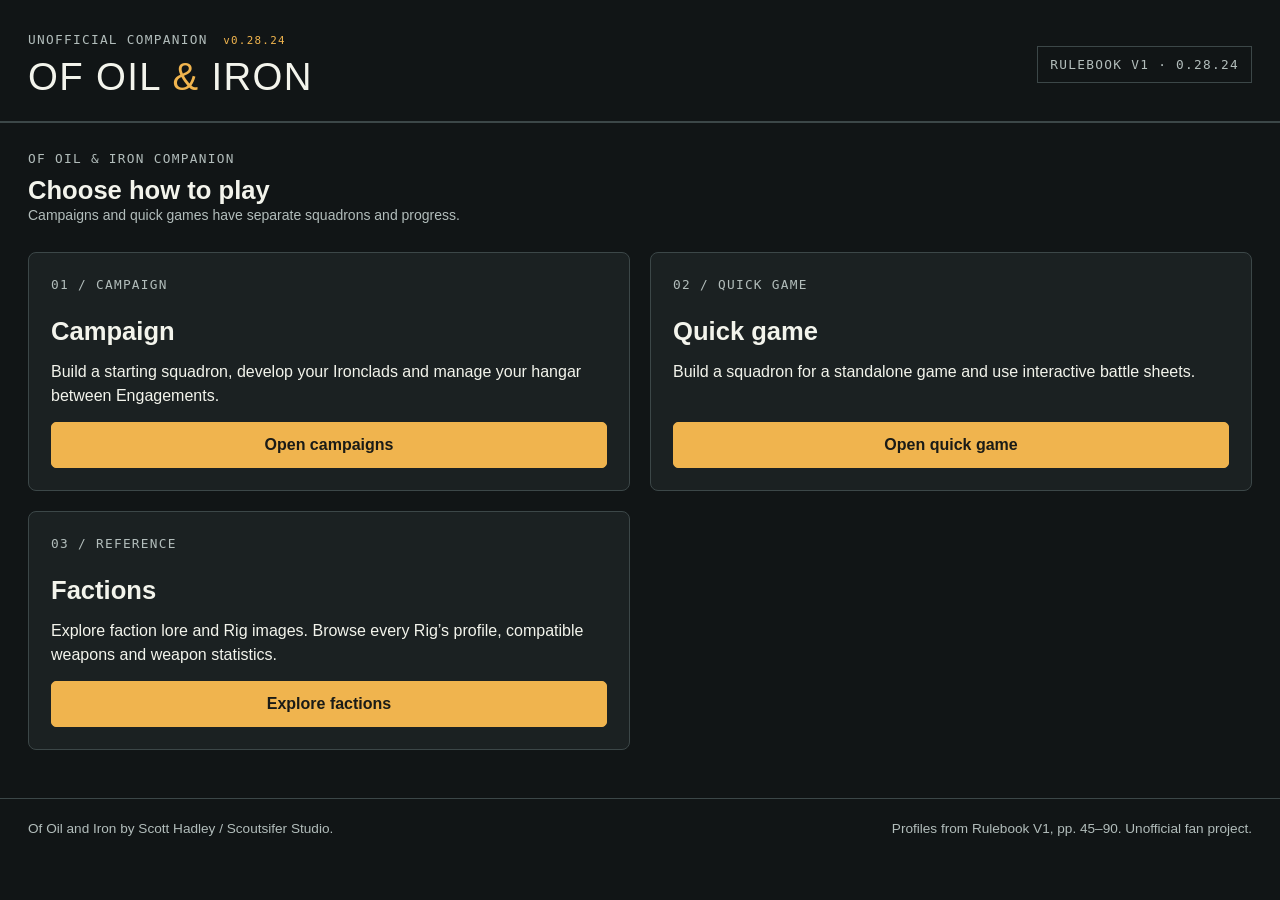
==== index.html @ 1eb25a32 "v0.28.24" ====
<!doctype html>
<html lang="en">
<head>
  <meta charset="utf-8">
  <meta name="viewport" content="width=device-width, initial-scale=1, viewport-fit=cover">
  <meta name="theme-color" content="#15191a">
  <meta name="description" content="Unofficial companion for building squadrons and using interactive Of Oil and Iron rig sheets.">
  <title>Of Oil & Iron · Companion</title>
  <link rel="icon" type="image/png" sizes="1254x1254" href="icons/app-icon.png">
  <link rel="apple-touch-icon" href="icons/app-icon.png">
  <link rel="manifest" href="manifest.webmanifest">
  <meta name="apple-mobile-web-app-capable" content="yes">
  <meta name="apple-mobile-web-app-title" content="Oil &amp; Iron">
  <meta name="apple-mobile-web-app-status-bar-style" content="default">
  <link rel="stylesheet" href="style.css?v=0.28.24">
  <script src="lore.js?v=0.28.24" defer></script>
  <script src="vendor/pdf-lib.min.js" defer></script>
  <script src="rig-pdf.js?v=0.28.24" defer></script>
  <script src="app.js?v=0.28.24" defer></script>
  <link rel="stylesheet" href="intro.css?v=0.28.24">
  <script src="intro.js?v=0.28.24" defer></script>
</head>
<body>
  <header class="masthead">
    <div><span class="eyebrow">UNOFFICIAL COMPANION <span class="app-version">v0.28.24</span></span><h1>OF OIL <span>&</span> IRON</h1></div>
    <span class="version">RULEBOOK V1 · 0.28.24</span>
  </header>
  <nav class="tabs" aria-label="Mode">
    <button id="build-tab" class="active" data-action="view" data-value="build">01 <span>Build squadron</span></button>
    <button id="battle-tab" data-action="view" data-value="battle">02 <span>Battle sheets</span></button>
    <button id="campaign-tab" hidden data-action="view" data-value="campaign">03 <span>Campaign</span></button>
  </nav>
  <main id="app"></main>
  <footer><span>Of Oil and Iron by Scott Hadley / Scoutsifer Studio.</span><span>Profiles from Rulebook V1, pp. 45–90. Unofficial fan project.</span></footer>
  <div id="notice" role="status" aria-live="polite"></div>
  <noscript>Enable JavaScript in your browser to use the companion.</noscript>
</body>
</html>
---- style.css ----
:root{color-scheme:dark;--bg:#111516;--panel:#1b2122;--raised:#242d2f;--line:#3c4748;--muted:#b2bdbb;--text:#f3f4ec;--accent:#f0b44e;--danger:#ff9185;--good:#9edac2;font-family:Segoe UI,Arial,sans-serif;font-size:16px;line-height:1.5}
*{box-sizing:border-box}body{margin:0;background:var(--bg);color:var(--text)}button,input,select,textarea{font:inherit}button{cursor:pointer}button,input,select,textarea{border:1px solid var(--line);border-radius:5px;background:var(--raised);color:var(--text);min-height:46px;padding:10px 13px}button:hover{border-color:var(--accent);background:#343b38}button:disabled{opacity:.45;cursor:not-allowed}button:focus-visible,input:focus-visible,select:focus-visible,textarea:focus-visible,summary:focus-visible{outline:3px solid var(--accent);outline-offset:3px}input,select,textarea{width:100%}input[type=checkbox]{width:20px;min-height:20px;height:20px;accent-color:var(--accent);flex-shrink:0}h1,h2,h3,p{margin:0}h2{font-size:1.6rem;line-height:1.2}h3{font-size:1.15rem}h1{font-family:Impact,'Arial Narrow',sans-serif;font-weight:500;font-size:2.4rem;letter-spacing:.035em;line-height:1.1}h1 span{color:var(--accent)}.masthead{max-width:1440px;margin:auto;padding:30px 28px 22px;display:flex;justify-content:space-between;align-items:center;gap:20px}.eyebrow,.version{font-family:Consolas,monospace;font-size:.8rem;color:var(--muted);letter-spacing:.1em}.eyebrow{display:block;margin-bottom:7px}.version{border:1px solid var(--line);padding:8px 12px}.tabs{display:flex;border-top:1px solid var(--line);border-bottom:1px solid var(--line);padding:0 max(20px,calc((100vw - 1384px)/2));gap:5px}.tabs button{border:0;border-radius:0;background:transparent;color:var(--muted);padding:17px 20px}.tabs button.active{box-shadow:inset 0 -3px var(--accent);color:var(--accent)}.tabs button span{margin-left:10px;font-weight:600}main{max-width:1440px;margin:0 auto;padding:26px 28px 48px;min-height:65vh}footer{max-width:1440px;padding:20px 28px;margin:auto;border-top:1px solid var(--line);font-size:.85rem;color:var(--muted);display:flex;justify-content:space-between;gap:20px;flex-wrap:wrap}.toolbar,.row{display:flex;gap:12px;align-items:center;flex-wrap:wrap}.toolbar{justify-content:space-between;margin-bottom:26px}.toolbar input{max-width:360px}.small{font-size:.875rem;color:var(--muted)}.muted{color:var(--muted)}.primary{background:var(--accent);color:#1a1b17;border-color:var(--accent);font-weight:700}.primary:hover{background:#ffd085;color:#111}.danger{color:var(--danger)}.good{color:var(--good)}.badge{font-family:Consolas,monospace;padding:3px 8px;border:1px solid var(--line);border-radius:3px;font-size:.85rem;white-space:nowrap}.section-top{display:flex;justify-content:space-between;align-items:center;gap:12px;margin-bottom:16px}.build-layout{display:grid;grid-template-columns:minmax(0,1.65fr) minmax(310px,1fr);gap:24px;align-items:start}.panel{background:var(--panel);border:1px solid var(--line);border-radius:8px;padding:22px}.factions{display:flex;flex-wrap:wrap;gap:8px;margin:16px 0 18px}.factions button{font-size:.9rem;flex:1 1 145px}.factions button.selected{border-color:var(--accent);background:#393324;color:var(--accent)}.rig-grid{display:grid;grid-template-columns:repeat(2,minmax(0,1fr));gap:10px}.rig-choice{text-align:left;padding:15px;position:relative}.rig-choice.selected{border-color:var(--accent);box-shadow:inset 3px 0 var(--accent)}.rig-choice strong{font-size:1.1rem;display:block}.rig-choice .small{display:block;margin-top:5px}.rig-mark{float:right;color:var(--accent);font-family:Consolas,monospace;font-size:.8rem}.divider{border:0;border-top:1px solid var(--line);margin:22px 0}.config{margin-top:24px}.stat-grid{display:grid;grid-template-columns:repeat(4,minmax(0,1fr));gap:8px;margin:16px 0}.stat{border-left:2px solid var(--line);padding:6px 10px;background:#151a1b}.stat strong{display:block;font-size:1.2rem}.stat span{font-size:.8rem;color:var(--muted)}.field{display:block;margin:16px 0}.field>span{display:block;margin-bottom:7px;color:var(--muted);font-size:.9rem}.weapon-grid{display:grid;grid-template-columns:1fr 1fr;gap:14px}.weapon-info{font-size:.875rem;margin-top:8px;color:var(--muted)}.weapon-info b{color:var(--text);font-weight:600}.equipment-list{display:grid;gap:8px;margin:12px 0}.equipment-row{padding:12px;background:#151a1b;border:1px solid var(--line);border-radius:4px}.equipment-row label{display:flex;align-items:center;gap:10px;cursor:pointer}.equipment-row label strong{flex:1}.equipment-row p{font-size:.875rem;color:var(--muted);margin-top:7px}.equipment-row select{margin-top:8px}.budget{display:flex;align-items:center;gap:10px;justify-content:space-between;background:#2f2c23;border:1px solid #7f653d;padding:13px;border-radius:4px;margin:18px 0 10px}.budget.over{border-color:var(--danger);color:var(--danger)}.full{width:100%}.errors{color:var(--danger);font-size:.9rem;margin-bottom:12px}.squad-list{display:grid;gap:12px;margin:16px 0}.squad-entry{border:1px solid var(--line);padding:14px;border-radius:4px;border-left:3px solid var(--accent)}.squad-entry p{margin:6px 0 10px}.squad-entry .row button{padding:6px 10px;min-height:40px;font-size:.875rem}.empty{padding:28px 15px;text-align:center;border:1px dashed var(--line);color:var(--muted);margin:16px 0}.empty strong{display:block;color:var(--text);margin-bottom:8px}.stack{display:grid;gap:10px}.save-state{font-size:.85rem;color:var(--good)}details{border-top:1px solid var(--line);padding:12px 0}summary{cursor:pointer;color:var(--accent);padding:6px 0;font-weight:600}details p{margin-top:10px}.battle-grid{display:grid;grid-template-columns:repeat(2,minmax(0,1fr));gap:20px}.battle-card{border-top:4px solid var(--accent)}.battle-card.activated{border-top-color:var(--good)}.battle-card.destroyed{border-top-color:var(--danger)}.card-heading{display:flex;align-items:start;justify-content:space-between;gap:12px}.card-heading h2{font-size:1.45rem}.track-label{display:flex;justify-content:space-between;align-items:center;margin:16px 0 9px}.heat-track{display:grid;grid-template-columns:repeat(10,minmax(0,1fr));gap:4px}.heat-track button{min-width:0;padding:8px 0;font-size:.875rem;min-height:45px}.heat-track .hot{color:var(--danger);background:#322021}.heat-track .current{background:var(--accent);border-color:var(--accent);color:#161916;font-weight:bold}.counter{display:flex;gap:7px;align-items:center}.counter button{width:44px;min-height:44px;padding:5px}.counter strong{min-width:48px;text-align:center;font-family:Consolas,monospace;font-size:1.2rem}.components{display:grid;gap:8px;margin:16px 0}.component{padding:12px;background:#141a1b;border:1px solid var(--line);border-radius:4px}.component-head{display:flex;justify-content:space-between;align-items:center;gap:8px}.component select{font-size:.875rem;margin:8px 0}.component .small{display:block}.checkline{display:flex;gap:8px;align-items:center;font-size:.875rem}.conditions{display:flex;gap:7px;flex-wrap:wrap;margin:12px 0}.conditions button{font-size:.85rem;padding:8px 10px}.conditions button.on{color:var(--accent);border-color:var(--accent);background:#332e23}.weapon-card{border:1px solid var(--line);padding:12px;margin-top:10px;background:#151a1b;border-radius:4px}.weapon-card .row{justify-content:space-between}.weapon-card.unavailable{opacity:.6}.weapon-card .stat-grid{margin:8px 0}.weapon-card .stat{padding:4px 7px}.weapon-card .stat strong{font-size:1rem}.warning{border-left:3px solid var(--accent);padding:9px 12px;background:#302b22;font-size:.875rem;margin:12px 0}.reference-table{border-collapse:collapse;width:100%;font-size:.875rem;margin-top:12px}.reference-table td{border-bottom:1px solid var(--line);padding:8px;vertical-align:top}.reference-table td:first-child{white-space:nowrap;color:var(--accent)}textarea{resize:vertical;min-height:70px}#notice{position:fixed;bottom:22px;left:50%;transform:translateX(-50%);max-width:calc(100vw - 32px);padding:12px 20px;border:1px solid var(--accent);border-radius:5px;background:#242d2f;box-shadow:0 6px 35px #0008;display:none;z-index:20}#notice.visible{display:block}.saved-select{margin-bottom:10px}
h2,h3,.squad-entry p{overflow-wrap:anywhere}
@media(min-width:1100px){.squad-panel{position:sticky;top:20px}}
@media(max-width:900px){.build-layout{grid-template-columns:1fr}.battle-grid{grid-template-columns:1fr}.squad-panel{position:static}}
@media(max-width:520px){.masthead{padding:22px 16px}.version{display:none}h1{font-size:2rem}main{padding:20px 12px 32px}.tabs{padding:0 10px}.tabs button{padding:15px 8px;font-size:.875rem}.tabs button span{margin-left:5px}.panel{padding:15px}.toolbar{gap:14px}.toolbar input{max-width:none}.weapon-grid{grid-template-columns:1fr}.stat{padding:5px 7px}.stat strong{font-size:1rem}.rig-grid{gap:8px}.rig-choice{padding:12px}.card-heading{flex-wrap:wrap}.heat-track{gap:3px}footer{padding:18px 16px}.toolbar .row{width:100%}.toolbar .row button{flex:1}.section-top h2{font-size:1.3rem}}
@media(max-width:400px){.heat-track{grid-template-columns:repeat(5,minmax(0,1fr))}}

/* Compact battle sheets and campaign roster creation. */
.mode-panel{display:flex;gap:24px;align-items:center;margin-bottom:22px}
.mode-panel .field{flex:0 0 230px;margin:0}
.mode-panel>div{flex:1}
.mode-panel strong{font-size:1.25rem;color:var(--accent)}
.mode-panel strong.danger{color:var(--danger)}
.battle-card{padding:16px}
.battle-card>.stat-grid{margin:10px 0;gap:6px}
.battle-card .track-label{margin:10px 0 7px}
.components{grid-template-columns:repeat(2,minmax(0,1fr));gap:8px;margin:12px 0}
.component{padding:10px;min-width:0}
.component-head{flex-wrap:wrap;gap:6px}
.component .counter{margin-left:auto}
.component select{padding:7px 5px;min-height:44px;font-size:.85rem}
.component .checkline{font-size:.8rem;line-height:1.35}
.component .small{font-size:.8rem}
.battle-weapons{padding:5px 0 12px}
.battle-weapons>.small{margin:3px 0 8px}
.battle-weapons .weapon-card{padding:10px;margin-top:8px}
.battle-weapons .weapon-card h3{font-size:1rem}
.battle-weapons .weapon-card .eyebrow{margin-bottom:3px}
.battle-weapons .weapon-card select{min-height:44px;padding:7px 10px;margin-top:7px}
.battle-weapons .stat-grid{margin:6px 0}
@media(min-width:1100px){.battle-grid:has(>.battle-card:only-child){grid-template-columns:minmax(0,880px);justify-content:center}.battle-card:only-child .battle-weapons{display:grid;grid-template-columns:repeat(2,minmax(0,1fr));gap:8px}.battle-card:only-child .battle-weapons>summary,.battle-card:only-child .battle-weapons>p{grid-column:1/-1}.battle-card:only-child .battle-weapons:not([open]){display:block}}
@media(max-width:600px){.mode-panel{display:block}.mode-panel .field{margin-bottom:14px}.component-head{display:block}.component .counter{justify-content:space-between;margin-top:7px;gap:2px}.component .counter button{width:34px;min-height:44px}.component .counter strong{min-width:30px;font-size:1rem}.component{padding:8px}.component .checkline{align-items:start}.battle-card{padding:12px}.battle-card .stat span{font-size:.75rem}.mode-panel strong{font-size:1.1rem}}

/* Campaign command, persistent hangar and guided Aftermath. */
[hidden]{display:none!important}
.form-grid{display:grid;grid-template-columns:repeat(2,minmax(0,1fr));gap:10px 18px;align-items:end}
.form-grid .field{margin:10px 0}.form-grid>div,.form-grid>label{min-width:0}
.die-field{display:flex;align-items:end;gap:8px}.die-field .field{flex:1;min-width:0}.die-field button{margin-bottom:10px;flex-shrink:0}
.campaign-nav{display:flex;gap:8px;margin:20px 0;flex-wrap:wrap}
.campaign-roster{display:grid;grid-template-columns:repeat(2,minmax(0,1fr));gap:18px;margin-top:20px;align-items:start}
.campaign-roster>.panel{min-width:0}.campaign-roster .field{margin:10px 0}
.campaign-rig-meta{margin:14px 0}.campaign-rig-meta>strong{display:block;margin-bottom:5px}.campaign-rig-meta>.badge{display:inline-block;margin:3px 5px 3px 0;white-space:normal}.campaign-rig-meta .warning{margin:6px 0;padding:7px 9px}
.report-rigs{display:grid;gap:18px;margin-top:18px}.report-rig{border:1px solid var(--line);padding:16px;border-radius:5px;background:#151a1b}.report-rig h4{margin:14px 0 4px}.report-rig .section-top{flex-wrap:wrap}.report-rig .badge{white-space:normal}
.report-review{border-color:var(--accent)}.report-review li{margin:8px 0}
.repair-row{padding:12px 0;border-bottom:1px solid var(--line)}.repair-row>strong{display:block;margin-bottom:6px}.repair-row .row{align-items:end;gap:6px}.short-input{display:block;width:70px;min-height:44px;padding:5px}.repair-row select{width:auto;max-width:160px}.repair-row .checkline{margin:8px 0}
.campaign-roster details>button{margin:8px 5px 0 0}.campaign-roster .small{overflow-wrap:anywhere}
@media(max-width:900px){.campaign-roster{grid-template-columns:1fr}}
@media(max-width:560px){.form-grid{grid-template-columns:1fr}.campaign-nav>button{flex:1}.report-rig{padding:12px}.report-review .stat-grid{grid-template-columns:repeat(2,minmax(0,1fr))}.tabs{flex-wrap:wrap}.tabs button{flex:1}.tabs button span{display:inline}.campaign-roster .section-top{flex-wrap:wrap}.toolbar>.row>button{flex:1 1 140px}}
.rig-catalog-group{margin-top:22px}.rig-catalog-group .section-top{margin-bottom:10px}.rig-catalog-group>.small{margin:-3px 0 12px}.rig-group-title{grid-column:1/-1;color:var(--accent);margin:4px 0 -5px}optgroup{font-weight:700;color:var(--accent)}option{color:var(--text);font-weight:400}

/* Compact campaign hangar */
.hangar-card{align-self:start;min-width:0}.hangar-card h3{overflow-wrap:anywhere}.hangar-pilot{margin-bottom:5px}.pilot-progress{margin:0 0 16px}.deployment-toggle{white-space:nowrap;flex-shrink:0}.hangar-components{display:grid;grid-template-columns:repeat(4,minmax(0,1fr));gap:6px;margin:14px 0}.component-status{display:flex;flex-direction:column;gap:5px;padding:10px 7px;background:var(--bg,#111718);border-left:2px solid #426758}.component-status span,.component-status small{font-size:11px;color:#b7c6c6}.component-status strong{font-size:17px}.component-status.damaged{border-color:#efb44e;background:#332b20}.component-status.damaged small{color:#efc580}.hangar-card details{margin-top:8px}.hangar-card summary{padding:8px 0}#campaign-tools .row{margin-top:12px;flex-wrap:wrap}#deployment-options{align-self:center}@media(max-width:560px){.hangar-components{grid-template-columns:repeat(2,minmax(0,1fr))}.hangar-card .section-top{align-items:flex-start;gap:10px}}

.workspace-bar{margin-bottom:22px}.workspace-bar>.field{margin-top:0}.workspace-bar .row{flex-wrap:wrap}.workspace-bar select{max-width:100%}

.menu-grid{display:grid;grid-template-columns:repeat(2,minmax(0,1fr));gap:20px}.menu-card{display:flex;flex-direction:column;gap:14px;min-width:0}.menu-card h2,.menu-card h3,.menu-card p{margin:0;overflow-wrap:anywhere}.menu-card>button:last-child{margin-top:auto}.workspace-bar .row{align-items:center}.workspace-bar .badge{overflow-wrap:anywhere;white-space:normal}@media(max-width:650px){.menu-grid{grid-template-columns:1fr}}

.pilot-battle-header{padding:12px;margin:12px 0;border:1px solid var(--line);border-radius:6px}.pilot-battle-header>strong{display:block;margin-bottom:8px}.pilot-battle-header .campaign-rig-meta{margin-bottom:0}.action-heat{max-width:340px}
/* v0.10 touch layouts */
button,input,select{min-height:44px}button{touch-action:manipulation}.counter{gap:10px}.counter button{min-width:44px;min-height:44px}input,select,textarea{font-size:16px}
.rig-navigation{display:flex;gap:8px;overflow-x:auto;padding:10px 0;margin-bottom:14px;scrollbar-width:thin}.rig-navigation button{flex-shrink:0;max-width:240px;overflow-wrap:anywhere}.battle-grid{align-items:start}.battle-card.selected-rig{outline:2px solid var(--accent);outline-offset:2px}.battle-grid.focus-rig{grid-template-columns:minmax(0,880px);justify-content:center}.battle-grid.focus-rig .battle-card:not(.selected-rig){display:none}
.battle-dock{position:fixed;bottom:0;left:50%;transform:translateX(-50%);width:min(100%,780px);box-sizing:border-box;z-index:30;padding:10px 16px max(10px,env(safe-area-inset-bottom));background:var(--panel,#1b2122);border:1px solid var(--line);border-radius:12px 12px 0 0;box-shadow:0 -4px 24px #0008;max-height:55dvh;overflow-y:auto}.dock-heading{display:flex;align-items:center;justify-content:space-between;gap:10px}.dock-heading strong{overflow-wrap:anywhere}.dock-controls{display:flex;align-items:end;justify-content:space-between;gap:10px}.dock-controls .row{gap:6px}.dock-controls button{min-width:44px}.quick-actions{margin-top:8px}.quick-actions summary{min-height:36px;padding:8px 0}.quick-actions .row{flex-wrap:wrap}.battle-open main{padding-bottom:360px}.battle-open footer{padding-bottom:260px}.battle-open #notice{bottom:260px}.pilot-battle-header .campaign-rig-meta>p{display:none}
@media(min-width:768px) and (max-width:1199px){.battle-grid{grid-template-columns:repeat(2,minmax(0,1fr))}.components{grid-template-columns:1fr}.battle-card{padding:14px}.battle-card .stat-grid{grid-template-columns:repeat(2,minmax(0,1fr))}}
@media(max-width:767px){.battle-grid{grid-template-columns:minmax(0,1fr)}.battle-card:not(.selected-rig){display:none}.focus-control{display:none}.rig-navigation{position:sticky;top:0;z-index:15;background:var(--bg);padding:8px 0}.battle-card{padding:12px}.battle-card .card-heading{gap:8px}.battle-card .card-heading h2{font-size:1.3rem}.battle-card .components{grid-template-columns:repeat(2,minmax(0,1fr))}.component-head{display:block}.component-head .counter{margin:8px 0}.heat-track{gap:4px;grid-template-columns:repeat(5,minmax(0,1fr))}.heat-track button{min-height:44px}.battle-dock{padding-left:10px;padding-right:10px}.dock-controls{gap:6px}.dock-controls>.counter{gap:6px}.dock-heading button{min-height:40px}.hangar-components{grid-template-columns:repeat(2,minmax(0,1fr))}.tabs{overflow-x:auto}.tabs button{white-space:nowrap}.toolbar{flex-wrap:wrap}}
@media(max-width:359px){.battle-card .components{grid-template-columns:1fr}.dock-controls .counter{gap:4px}.dock-controls button{padding:8px}.dock-controls>button{max-width:100px}}

.swipe-hint{display:none}@media(max-width:767px){.swipe-hint{display:block}.battle-card.selected-rig{touch-action:pan-y pinch-zoom}}

.rig-banner{overflow:hidden;margin:-1px -1px 14px;border:1px solid var(--line);border-radius:7px;background:#111516}.rig-banner img{display:block;width:100%;height:auto;aspect-ratio:595/253;object-fit:contain}.rig-banner-caption{padding:10px 12px}.rig-banner-caption .field{margin:8px 0 0}.rig-banner-caption input{font-weight:700;font-size:1.15rem;width:100%;box-sizing:border-box}.rig-banner-caption .field>span{font-size:.75rem}.rig-banner-caption .eyebrow{overflow-wrap:anywhere}

/* The banner name follows the configured Rig name. */
.rig-banner{position:relative}.rig-banner-caption{position:absolute;inset:auto 0 0;padding:28px 12px 10px;background:linear-gradient(transparent,rgba(0,0,0,.92));pointer-events:none;color:#fff}.rig-banner-caption h2{margin:3px 0 0;font-size:clamp(1.05rem,3.6vw,1.5rem);line-height:1.15;overflow-wrap:anywhere;color:#fff;text-shadow:0 1px 3px #000}.rig-banner-caption .eyebrow{font-size:.65rem;color:#eee}

.saved-menu-heading{margin-top:24px}.menu-card .full{width:100%}.menu-card p{overflow-wrap:anywhere}

.maintenance-panel{border:2px solid var(--accent);margin-bottom:20px}.maintenance-grid{display:grid;grid-template-columns:repeat(2,minmax(0,1fr));gap:12px}.maintenance-panel .checkline{margin:14px 0;align-items:flex-start}.maintenance-panel .checkline input{min-width:24px;flex-shrink:0}.maintenance-panel h3{overflow-wrap:anywhere}@media(max-width:767px){.maintenance-grid{grid-template-columns:1fr}}

.maintenance-backdrop{position:fixed;inset:0;background:#000b;z-index:100;display:flex;align-items:center;justify-content:center;padding:12px}.maintenance-dialog{width:min(100%,1000px);max-height:calc(100dvh - 24px);overflow-y:auto;overscroll-behavior:contain;margin:0;box-sizing:border-box}.maintenance-dialog input[type=number]{width:90px;max-width:100%}.maintenance-dialog .row{flex-wrap:wrap}.maintenance-dialog .component{padding:12px}.maintenance-dialog .checkline{margin:16px 0}@media(max-width:767px){.maintenance-backdrop{padding:6px}.maintenance-dialog{max-height:calc(100dvh - 12px);padding:14px;padding-bottom:max(16px,env(safe-area-inset-bottom))}}

/* Damage status is also labelled in text, independent of colour. */
.damage-yellow{background:#493b14!important;border:2px solid #efbe45!important;color:#fff0ba!important}.damage-red{background:#4b1c22!important;border:2px solid #ef6269!important;color:#ffe2e4!important}.weapon-card.unavailable.damage-red{opacity:1}.damage-yellow .small,.damage-yellow small{color:#f2d898}.damage-red .small,.damage-red small{color:#ffc5c9}.unusable-label{display:block;color:#ffadb3;margin:6px 0}.maintenance-part{display:block;padding:8px;margin:6px 0;border:1px solid var(--line);border-radius:5px}.damage-legend span:first-child{color:#efbe45}.damage-legend span:last-child{color:#ff8e95}

.damage-yellow input[type=number]{width:90px;max-width:100%}.damage-yellow .row{flex-wrap:wrap}.battle-card .stat-grid{grid-template-columns:repeat(auto-fit,minmax(90px,1fr))}

.status-header{margin-bottom:16px}.status-buttons{display:grid;grid-template-columns:repeat(5,minmax(0,1fr));gap:6px}.status-button{display:flex;flex-direction:column;align-items:center;justify-content:center;gap:4px;padding:8px 3px;min-width:0;white-space:normal;border:2px solid var(--line);min-height:96px}.status-button img{object-fit:contain;border-radius:6px;max-width:100%;height:44px}.status-button span{font-size:.73rem;overflow-wrap:anywhere}.status-button small{font-size:.65rem}.status-button.status-active{border-color:#efbe45;background:#493b14;color:#fff0ba}.status-button.status-active:disabled{opacity:1;cursor:default}.status-header details{margin-top:10px}.rupture-picker{padding:12px;border:1px solid var(--line);margin-top:10px;border-radius:6px}.rupture-picker .row{flex-wrap:wrap;gap:12px}@media(max-width:359px){.status-buttons{grid-template-columns:repeat(3,minmax(0,1fr))}}
/* v0.19.1: ochre dashboard indicator lights */
.status-button{transition:background-color .18s,border-color .18s,box-shadow .18s,color .18s}.status-button.status-active,.status-button.status-active:disabled{background:linear-gradient(155deg,#725216 0%,#49340f 65%,#30250f 100%);border-color:#dca632;color:#ffe2a0;box-shadow:0 0 0 1px #edbd5540,0 0 13px #dca63265,inset 0 0 16px #e0a62c25;opacity:1}.status-button.status-active img{filter:sepia(.65) saturate(1.65) brightness(1.12);box-shadow:0 0 9px #e0ab3570}.status-button.status-active span,.status-button.status-active small{text-shadow:0 0 7px #e7ad39a0}.status-button:focus-visible{outline:2px solid #fff0c4;outline-offset:3px}@media(prefers-reduced-motion:reduce){.status-button{transition:none}}

/* v0.20: monochrome dashboard symbols in square lamps */
.status-buttons{gap:10px;grid-template-columns:repeat(5,minmax(0,1fr))}.status-button,.status-button.status-active,.status-button.status-active:disabled{background:none;border:0;box-shadow:none;padding:0;min-height:0;justify-content:flex-start;gap:7px;color:#c9cece;opacity:1}.status-button .status-lamp{display:flex;align-items:center;justify-content:center;width:100%;aspect-ratio:1;box-sizing:border-box;border:1px solid #3b4546;border-radius:7px;background:linear-gradient(#161c1d,#0b1011);box-shadow:inset 0 2px 7px #0008;transition:border-color .18s,box-shadow .18s}.status-button .status-lamp img{display:block;width:54%;height:54%;max-width:72px;object-fit:contain;filter:none;opacity:.65;border-radius:0;box-shadow:none}.status-button .status-name{font-size:clamp(.62rem,1.7vw,.85rem);line-height:1.2;text-shadow:none;overflow-wrap:anywhere}.status-button.status-active .status-lamp{border-color:#c89934;background:linear-gradient(#211d13,#12120e);box-shadow:inset 0 0 16px #c7922020,0 0 6px #c99a3030}.status-button.status-active .status-lamp img{opacity:1;filter:brightness(0) saturate(100%) invert(72%) sepia(65%) saturate(655%) hue-rotate(359deg) brightness(99%) contrast(92%) drop-shadow(0 0 5px #d6a334)}.status-button.status-active .status-name{color:#e3b654;text-shadow:none}.status-button:disabled .status-lamp{cursor:default}.status-button:focus-visible{outline:2px solid #ffe5a7;outline-offset:4px;border-radius:5px}@media(max-width:359px){.status-buttons{gap:5px;grid-template-columns:repeat(5,minmax(0,1fr))}}@media(prefers-reduced-motion:reduce){.status-button .status-lamp{transition:none}}

/* v0.21: all controls stay inside Rig cards */
.battle-open main{padding-bottom:32px}.battle-open footer{padding-bottom:max(24px,env(safe-area-inset-bottom))}.battle-open #notice{bottom:24px}.card-actions{padding:12px 0;margin-bottom:8px;border-bottom:1px solid var(--line)}.card-actions .row{flex-wrap:wrap}.battle-card .rig-banner{cursor:pointer}.card-actions .quick-actions summary{min-height:44px}.card-actions .quick-actions button{min-height:44px}

.action-history{margin:4px 0 14px;padding:8px 12px;background:#111718;border:1px solid var(--line);border-radius:6px}.action-history ol{margin:0;padding-left:22px}.action-history li{padding:5px 0;overflow-wrap:anywhere}.action-history li small{display:block;color:var(--muted);margin-top:2px}.action-history p{margin:0}

.rig-controls{border:0;padding:0;margin:0;min-width:0}.power-button{display:flex;align-items:center;gap:8px}.power-button svg{width:27px;height:27px}.power-button.power-on{color:#e6b24d;box-shadow:0 0 9px #d19b3544}.activation-controls{flex-wrap:wrap}.rig-exploded,.battle-card.destroyed.rig-exploded{opacity:1;background:#35171c;border:2px solid #ef535e!important;box-shadow:inset 0 0 60px #ca24382b,0 0 18px #ec344b50}.rig-exploded .rig-banner img{filter:grayscale(.9) brightness(.5)}.rig-exploded .rig-banner::after{content:"";position:absolute;inset:0;pointer-events:none;background:linear-gradient(#bf153018,#a5153533),url("data:image/svg+xml,%3Csvg%20xmlns%3D%22http%3A%2F%2Fwww.w3.org%2F2000%2Fsvg%22%20viewBox%3D%220%200%20600%20250%22%3E%3Cg%20fill%3D%22none%22%20stroke%3D%22white%22%20stroke-width%3D%221.4%22%20opacity%3D%22.85%22%3E%3Cpath%20d%3D%22M360%20105%20320%2060%20290%200%20M360%20105%20422%2058%20485%200%20M360%20105%20470%20109%20532%2082%20600%2075%20M360%20105%20435%20154%20472%20211%20500%20250%20M360%20105%20353%20160%20316%20205%20300%20250%20M360%20105%20282%20137%20225%20120%20160%20158%200%20174%20M360%20105%20256%2071%20193%2042%200%2025%20M360%20105%20370%2044%20360%200%20M320%2060%20287%2063%20282%20137%20M422%2058%20428%20100%20435%20154%20M353%20160%20388%20187%20472%20211%20M256%2071%20244%2091%20225%20120%20M470%20109%20493%20137%20570%20152%20M316%20205%20251%20192%20202%20250%22%2F%3E%3Cpath%20d%3D%22m347%2099%2010-12%2018%208%206%2017-17%2016-24-9Z%20m-14-5%2023-19%2034%2015%208%2029-30%2022-35-12Z%22%2F%3E%3C%2Fg%3E%3C%2Fsvg%3E") center/100% 100% no-repeat;z-index:2}.rig-exploded .activation-marker{background:#ac2333;color:#fff;border-color:#ff7784;opacity:1;box-shadow:0 0 14px #e33b5377}.rig-exploded .rig-controls button:disabled{cursor:not-allowed}.exploded-label{color:#ffb6bd;font-weight:800;letter-spacing:.08em;text-align:center}

/* Squadron summary before the builder on every device. */
.build-stacked{grid-template-columns:minmax(0,1fr)}
.squad-panel{position:static;margin-bottom:20px}
.squad-panel .squad-list{grid-template-columns:repeat(auto-fit,minmax(min(100%,280px),1fr))}

/* Destroyed Rigs: burnt image and disabled red battle sheet. */
.battle-card.destroyed{opacity:1;background:#2b1417;border-color:#ef5350;box-shadow:0 0 16px #d52a2a55}
.battle-card.destroyed .activation-marker{background:#8c2028;color:#fff;border-color:#ff6b6b;opacity:1;box-shadow:0 0 12px #f4433655}
.battle-card.destroyed .rig-banner img{filter:grayscale(1) brightness(.42) sepia(.25)}
.battle-card.destroyed:not(.rig-exploded) .rig-banner::after{content:"";position:absolute;inset:0;pointer-events:none;background:radial-gradient(ellipse at 65% 65%,#130000de,transparent 65%),linear-gradient(135deg,#ff330033,transparent 45%,#060606c9);z-index:2}

.pregame-panel{margin-bottom:20px}.deployment-map{display:block;width:100%;max-width:850px;height:auto;margin:12px auto}.equipment-category{width:100%;grid-column:1/-1}.component-head .badge{font-size:.75rem;white-space:nowrap}

/* Faction onboarding retains the existing app style. */
.faction-choice{max-width:980px;margin:auto}.faction-carousel{display:flex;gap:16px;overflow-x:auto;scroll-snap-type:x mandatory;margin-top:16px;padding:4px 0 16px}.faction-slide{flex:0 0 100%;min-width:0;scroll-snap-align:start;box-sizing:border-box}.faction-slide img{width:100%;height:auto;aspect-ratio:2.35;object-fit:cover;border-radius:5px;margin-bottom:16px}.faction-lore{font-size:1rem;line-height:1.65;margin:12px 0 22px;max-width:70ch;}.faction-choice button{min-height:44px}

/* Only the chosen faction's Rig images crossfade; lore stays still. */
.faction-rig-gallery{position:relative;aspect-ratio:893/380;overflow:hidden;border-radius:5px;margin-bottom:16px;background:#101516}
.faction-slide .faction-rig-gallery img{position:absolute;inset:0;width:100%;height:100%;object-fit:cover;aspect-ratio:auto;margin:0;opacity:0;transition:opacity 900ms ease-in-out}
.faction-slide .faction-rig-gallery img.is-visible{opacity:1}
@media(prefers-reduced-motion:reduce){.faction-slide .faction-rig-gallery img{transition:none}}

/* v0.28.2: selected deployment and campaign terrain outcomes */
.pregame-columns{display:grid;grid-template-columns:repeat(2,minmax(0,1fr));gap:24px;margin-bottom:20px}
.chosen-deployment{margin:16px 0 0}.chosen-deployment figcaption{margin-bottom:8px;color:var(--accent)}
.chosen-deployment img{width:100%;height:auto;display:block;border-radius:5px;margin-bottom:10px}
.pregame-density-note{margin-top:10px}.terrain-outcomes{margin-top:18px}.terrain-outcomes dl{margin:12px 0}
.terrain-outcomes dl>div{padding:12px 0;border-bottom:1px solid var(--line)}.terrain-outcomes dt{color:var(--accent);margin-bottom:5px}.terrain-outcomes dd{margin:0}
@media(max-width:660px){.pregame-columns{grid-template-columns:1fr}}

/* Integrated deployment board */
.deployment-board{background:var(--bg);border:1px solid var(--line);border-radius:5px;padding:12px;margin:12px 0}
.deployment-board svg{display:block;width:100%;height:auto;overflow:visible}
.deployment-ground{fill:var(--bg)}.deployment-grid{fill:none;stroke:var(--line);stroke-width:1;opacity:.55}
.deployment-zones{fill:var(--accent);fill-opacity:.09;stroke:var(--accent);stroke-width:2;stroke-linejoin:round}
.deployment-edge{fill:none;stroke:var(--accent);stroke-width:2}
.deployment-player{fill:var(--accent);font:500 28px Consolas,monospace;paint-order:stroke;stroke:var(--bg);stroke-width:3;stroke-linejoin:round}
.deployment-key{display:flex;flex-wrap:wrap;justify-content:space-between;gap:8px;margin-top:10px;color:var(--muted);font-size:.8rem}

/* v0.28.7: persistent builder and battle controls */
.floating-game-bar{position:fixed;z-index:45;bottom:0;left:50%;transform:translateX(-50%);box-sizing:border-box;width:min(100%,1100px);padding:10px max(14px,env(safe-area-inset-right)) max(10px,env(safe-area-inset-bottom)) max(14px,env(safe-area-inset-left));background:var(--panel);border:1px solid var(--line);border-top:2px solid var(--accent);border-radius:8px 8px 0 0;box-shadow:0 -5px 24px #0006}
body.has-floating-game-bar{padding-bottom:calc(100px + env(safe-area-inset-bottom))}
body.has-floating-game-bar #notice{bottom:calc(105px + env(safe-area-inset-bottom))}
.floating-iron{display:flex;align-items:center;gap:14px}.floating-iron-label{flex:0 1 28%;min-width:0}.floating-iron-label strong{display:block;white-space:nowrap;overflow:hidden;text-overflow:ellipsis}.floating-iron-label>span{font-size:.75rem;letter-spacing:.12em;color:var(--accent)}
.floating-iron-meter{flex:1;min-width:0}.floating-iron-track{height:8px;background:var(--bg);border-radius:4px;overflow:hidden;margin-bottom:5px}.floating-iron-track>span{height:100%;display:block;background:var(--accent);transition:width .15s}
.floating-iron-count{white-space:nowrap;font-size:1.2rem;color:var(--accent)}.floating-iron-count>span{font-size:.9rem;color:var(--muted)}.floating-iron.iron-over{border-top-color:var(--danger)}.iron-over .floating-iron-track>span{background:var(--danger)}.iron-over .floating-iron-count{color:var(--danger)}
.floating-rigs nav{display:flex;gap:8px;overflow-x:auto;overscroll-behavior-x:contain;scrollbar-width:thin;padding-bottom:3px}.floating-rigs button{flex-shrink:0;min-height:44px;max-width:240px;overflow:hidden;text-overflow:ellipsis;white-space:nowrap}
@media(max-width:400px){.floating-iron{gap:8px}.floating-iron-label{flex-basis:25%}.floating-iron-meter .small{font-size:.72rem}}
@media(prefers-reduced-motion:reduce){.floating-iron-track>span{transition:none}}

/* Hangar inventory and objective marker */
.objective-marker{width:100%;margin:12px 0;min-height:48px}.hangar-sort{display:flex;align-items:end;gap:16px;margin-top:16px}.hangar-sort .field{flex:1;margin:0}.inventory-grid{display:grid;grid-template-columns:repeat(auto-fit,minmax(min(100%,280px),1fr));gap:16px;margin-top:16px}.inventory-item{border-bottom:1px solid var(--line);padding:14px 0}.inventory-item:last-child{border:0}@media(max-width:520px){.hangar-sort{display:block}.hangar-sort button{margin-top:12px;width:100%}}

.setup-roster{display:grid;gap:8px;margin:16px 0}.setup-roster .checkline{min-height:48px;padding:10px;border:1px solid var(--line);border-radius:6px}

/* Faction reference: responsive, read-only profiles. */
.reference-nav{display:flex;flex-wrap:wrap;gap:8px;margin:16px 0}.reference-nav button{min-height:44px}.reference-rigs{display:grid;grid-template-columns:repeat(2,minmax(0,1fr));gap:16px;align-items:start}.reference-rig{padding:0;overflow:hidden}.reference-rig>summary{display:flex;align-items:center;gap:14px;padding:14px;list-style:none}.reference-rig>summary::-webkit-details-marker{display:none}.reference-rig>summary img{width:38%;height:100px;object-fit:cover;border-radius:6px}.reference-rig>summary strong{display:block;font-size:1.3rem}.reference-rig>summary .small{display:block}.reference-open{display:block;color:var(--accent);font-size:.85rem;margin-top:8px}.reference-profile{padding:16px;border-top:1px solid var(--line)}.reference-parts{width:100%;border-collapse:collapse;margin:16px 0;text-align:left}.reference-parts caption{text-align:left;color:var(--muted);font-size:.85rem;margin-bottom:8px}.reference-parts th,.reference-parts td{padding:8px;border-bottom:1px solid var(--line)}.reference-heat{display:flex;gap:4px}.reference-heat span{flex:1;text-align:center;padding:10px 0;background:var(--raised);border:1px solid var(--line);border-radius:4px;font-size:.85rem}.reference-heat .hot{color:#efa09a;background:#362325}.reference-weapon{padding:12px;background:var(--bg);border:1px solid var(--line);border-radius:6px;margin:10px 0}.reference-weapon .stat-grid{grid-template-columns:repeat(4,minmax(0,1fr))}.reference-weapon h4{margin:0}.faction-reference>article h2{margin-top:16px}.reference-profile>h4{margin:20px 0 8px}@media(max-width:760px){.reference-rigs{grid-template-columns:1fr}.reference-nav button{flex:1 1 140px}.reference-profile{padding:12px}.reference-heat{gap:3px}}

/* Original rulebook emblems, shown whole at every viewport size. */
.faction-symbol{display:flex;align-items:center;justify-content:center;padding:16px;min-width:0;background:var(--bg);border:1px solid var(--line);border-radius:8px}.faction-symbol img{display:block;position:static;width:clamp(120px,45vw,240px);max-width:100%;height:auto;aspect-ratio:1;object-fit:contain;opacity:1}

/* Full faction archive, readable on narrow and wide screens. */
.lore-entry{display:block;width:100%;text-align:left;color:var(--text);font:inherit;white-space:normal}.lore-entry .faction-lore,.lore-entry .small{display:block;line-height:1.65}.lore-entry-title{display:block;font-size:1.7rem;font-weight:700;margin:18px 0 12px}.lore-read-link{display:block;color:var(--accent);font-weight:700;margin-top:16px}.lore-entry:focus-visible{outline:3px solid var(--accent);outline-offset:4px}.lore-reader{max-width:880px;margin:auto}.lore-reader-nav{position:sticky;top:0;z-index:15;background:var(--bg);padding:12px 0}.lore-reader article{padding:clamp(16px,4vw,44px);background:var(--panel);border:1px solid var(--line);border-radius:10px}.lore-heading{text-align:center;border-bottom:1px solid var(--line);padding-bottom:24px;margin-bottom:28px}.lore-emblem{display:block;width:min(55vw,230px);height:auto;margin:0 auto 24px}.lore-heading h1{font-size:clamp(1.9rem,5vw,3rem);line-height:1.15;margin:12px 0}.lore-body{font-family:Georgia,serif;font-size:clamp(1.05rem,2vw,1.18rem);line-height:1.85;overflow-wrap:break-word}.lore-body p{margin:0 0 1.35em}.lore-body>p:first-child:first-letter{font-size:2.5em;color:var(--accent);line-height:1;font-weight:bold}.lore-body h2,.lore-body h3{font-family:inherit;color:var(--accent);margin-top:1.6em}.lore-figure{margin:28px 0}.lore-figure img{display:block;width:100%;height:auto;object-fit:contain;border-radius:6px}.lore-figure figcaption{font-family:system-ui,sans-serif;font-size:.8rem;color:var(--muted);margin-top:8px}.lore-credit{display:block;padding:20px 0;margin-top:16px;border-top:1px solid var(--line);font-size:.8rem;color:var(--muted)}

.app-version{display:inline-block;margin-left:.6em;color:var(--accent);font-size:.85em;white-space:nowrap}

/* v0.28.21: unified charcoal/ochre loadout profiles. */
.weapon-loadout{align-items:start;gap:16px}
.weapon-picker,.pilot-picker{min-width:0;padding:0;border:1px solid var(--line);background:var(--panel);border-radius:5px;overflow:hidden}
.form-grid>.weapon-picker,.form-grid>.pilot-picker{grid-column:1/-1}
.weapon-picker>summary,.pilot-picker>summary{display:block;padding:14px;cursor:pointer;list-style:none;color:var(--text);font-weight:400}
.weapon-picker>summary::-webkit-details-marker,.pilot-picker>summary::-webkit-details-marker{display:none}
.weapon-picker>summary:focus-visible,.pilot-picker>summary:focus-visible,.weapon-option:focus-visible{outline:3px solid var(--accent);outline-offset:-3px}
.weapon-picker .eyebrow,.pilot-picker .eyebrow{display:block;color:var(--muted);margin-bottom:10px}
.loadout-card{display:block;background:var(--raised);border:1px solid var(--line);border-left:3px solid var(--accent);border-radius:3px;padding:16px;text-align:left;font-family:inherit;color:var(--text)}
.loadout-card-top{display:flex;align-items:start;justify-content:space-between;gap:12px;width:100%}
.loadout-card-top>strong{font-family:inherit;font-size:1.08rem;font-weight:600;line-height:1.35;overflow-wrap:anywhere}
.weapon-iron{display:flex;flex-direction:column;align-items:center;flex-shrink:0;min-width:42px;padding-left:10px;border-left:1px solid var(--line);font-family:Consolas,monospace;font-size:1.15rem;color:var(--accent)}
.weapon-iron small{font-size:.6rem;letter-spacing:.08em}
.weapon-statline{display:grid;grid-template-columns:repeat(4,minmax(0,1fr));gap:8px;margin:16px 0}
.weapon-statline>span{display:flex;flex-direction:column;gap:4px;padding:6px 7px;background:#151a1b;border-left:2px solid var(--line);min-width:0}
.weapon-statline small{font-family:Consolas,monospace;font-size:.65rem;letter-spacing:.06em;color:var(--muted);line-height:1.3}
.weapon-statline b{font-family:Consolas,monospace;font-weight:600;font-size:1rem;color:var(--text);overflow-wrap:anywhere}
.weapon-perks{display:flex;flex-wrap:wrap;gap:6px}
.weapon-perks>span{font-family:inherit;font-size:.78rem;font-weight:400;line-height:1.4;padding:4px 7px;border:1px solid var(--line);color:var(--muted);background:var(--panel);border-radius:3px}
.weapon-picker-hint{display:flex;justify-content:space-between;margin-top:12px;font-size:.85rem;font-weight:600;color:var(--accent)}
.weapon-picker[open] .weapon-picker-hint,.pilot-picker[open] .weapon-picker-hint{border-bottom:1px solid var(--line);padding-bottom:12px}
.weapon-catalog{padding:0 14px 14px}
.weapon-catalog>p{margin:12px 0}
.weapon-catalog h4{margin:20px 0 10px;color:var(--accent);font-family:Consolas,monospace;font-size:.78rem;letter-spacing:.06em;text-transform:uppercase}
.weapon-option-grid{display:grid;grid-template-columns:repeat(auto-fit,minmax(min(100%,240px),1fr));gap:10px}
.weapon-option{display:block;width:100%;min-width:0;text-align:left;background:var(--raised);border:1px solid var(--line);border-radius:3px;padding:14px;color:var(--text);white-space:normal;font:inherit}
.weapon-option:hover{background:#343b38;border-color:var(--accent)}
.weapon-option.selected{background:#302b22;border:2px solid var(--accent);padding:13px;box-shadow:inset 3px 0 var(--accent);color:var(--text)}
.weapon-option.selected .weapon-option-foot{color:var(--accent)}
.weapon-option-foot{display:block;margin-top:14px;font-size:.78rem;font-weight:400;color:var(--muted)}
.weapon-empty{display:block;margin:6px 0 10px;font-weight:600}
.weapon-clear{margin-top:16px;min-height:44px}
.ironclad-config{min-width:0;margin:18px 0 20px;padding:14px;border:1px solid var(--line);border-radius:5px;background:#151a1b}
.ironclad-config .ironclad-name{margin:0 0 14px}
.ironclad-name input{font-family:inherit;font-size:1.08rem;font-weight:600}
.ironclad-statline{grid-template-columns:repeat(2,minmax(0,1fr))}
.ironclad-progress{display:flex;flex-wrap:wrap;gap:8px 14px;padding-top:10px;border-top:1px solid var(--line);color:var(--muted);font-size:.85rem;font-weight:400}
.ironclad-progress b{font-family:Consolas,monospace;color:var(--text)}
.ironclad-candidate-name{display:block;margin-bottom:10px;font-size:.9rem;color:var(--accent);overflow-wrap:anywhere}
.current-ironclad+.pilot-picker{margin-top:12px}
.ironclad-advances{margin-top:10px}
.ironclad-choice-review{overflow-wrap:anywhere}
@media(max-width:700px){.weapon-loadout{grid-template-columns:1fr}.weapon-picker>summary,.pilot-picker>summary{padding:12px}.weapon-option-grid{grid-template-columns:1fr}.loadout-card{padding:14px}.ironclad-config{padding:12px}}
.reroll-flags{margin-top:12px;padding-top:12px;border-top:1px solid var(--line)}
.reroll-flags>.row{margin:10px 0;gap:8px}.reroll-flag{min-width:48px;min-height:48px;color:var(--accent)}
.reroll-flag.spent{background:#594725;border-color:var(--accent);color:#fff}.reroll-flag:focus-visible{outline:3px solid var(--accent)}
---- intro.css ----
.entry-dialog{box-sizing:border-box;position:fixed;inset:0;margin:0;width:100vw;height:100vh;height:100dvh;max-width:none;max-height:none;padding:0;border:0;border-radius:0;overflow:hidden;background:#000;color:#efe6d2;opacity:1;transition:opacity .9s ease}
.entry-dialog::backdrop{background:transparent}
.entry-stage{position:absolute;inset:0;overflow:hidden;background:#000}
.entry-frame{position:absolute;left:50%;top:50%;transform:translate(-50%,-50%);overflow:hidden}
.entry-window{position:absolute;inset:0;overflow:hidden;opacity:1;transition:opacity .65s ease}
.entry-window.entry-dark{opacity:0}
.entry-art{display:block;position:absolute;left:0;width:100%;max-width:none;height:auto;pointer-events:none}
.entry-start{position:absolute;left:38%;top:18%;width:26%;height:59%;min-height:44px;border:0;border-radius:50%;padding:0;background:transparent;box-shadow:none;cursor:pointer;-webkit-tap-highlight-color:transparent}
.entry-start:hover,.entry-start:active,.entry-start:focus{background:transparent;border:0;box-shadow:none;outline:none}
.entry-dialog.entry-keyboard .entry-start:focus-visible{outline:2px dashed #efe6d2;outline-offset:-5px}
.entry-start[hidden],.entry-skip[hidden]{display:none}
.entry-start.entry-start-fallback{left:35%;top:35%;width:30%;height:30%;border-radius:5px;background:#d6a04a;color:#171510}
.entry-footer{position:absolute;z-index:2;bottom:0;left:0;right:0;display:flex;flex-wrap:wrap;align-items:center;justify-content:space-between;gap:12px;padding:16px max(18px,env(safe-area-inset-right)) max(16px,env(safe-area-inset-bottom)) max(18px,env(safe-area-inset-left));background:linear-gradient(transparent,#000c);pointer-events:none}
.entry-status{font-size:14px;text-shadow:0 1px 3px #000}.entry-skip{min-height:44px;pointer-events:auto}
.entry-launch{position:absolute;inset:0;z-index:3;background:#000;visibility:hidden;overflow:hidden}
.entry-hangar{position:absolute;inset:0;width:100%;height:100%;object-fit:cover;object-position:50% 50%;transform:scale(1);transform-origin:50% 50%;opacity:0;transition:opacity .6s ease}
.entry-whiteout{position:absolute;inset:0;background:#fff;opacity:0;transition:opacity 2.3s ease-in-out}
.entry-launching .entry-launch{visibility:visible}.entry-launching .entry-footer{visibility:hidden}
.entry-moving-out .entry-hangar{opacity:1;animation:entry-hangar-advance 4.1s ease-in forwards}
.entry-white .entry-whiteout{opacity:1}
@keyframes entry-hangar-advance{from{transform:scale(1)}to{transform:scale(1.8)}}
.entry-dialog.entry-reveal-game{opacity:0;pointer-events:none}
@media(prefers-reduced-motion:reduce){.entry-window,.entry-hangar,.entry-whiteout,.entry-dialog{transition:none;animation:none}}
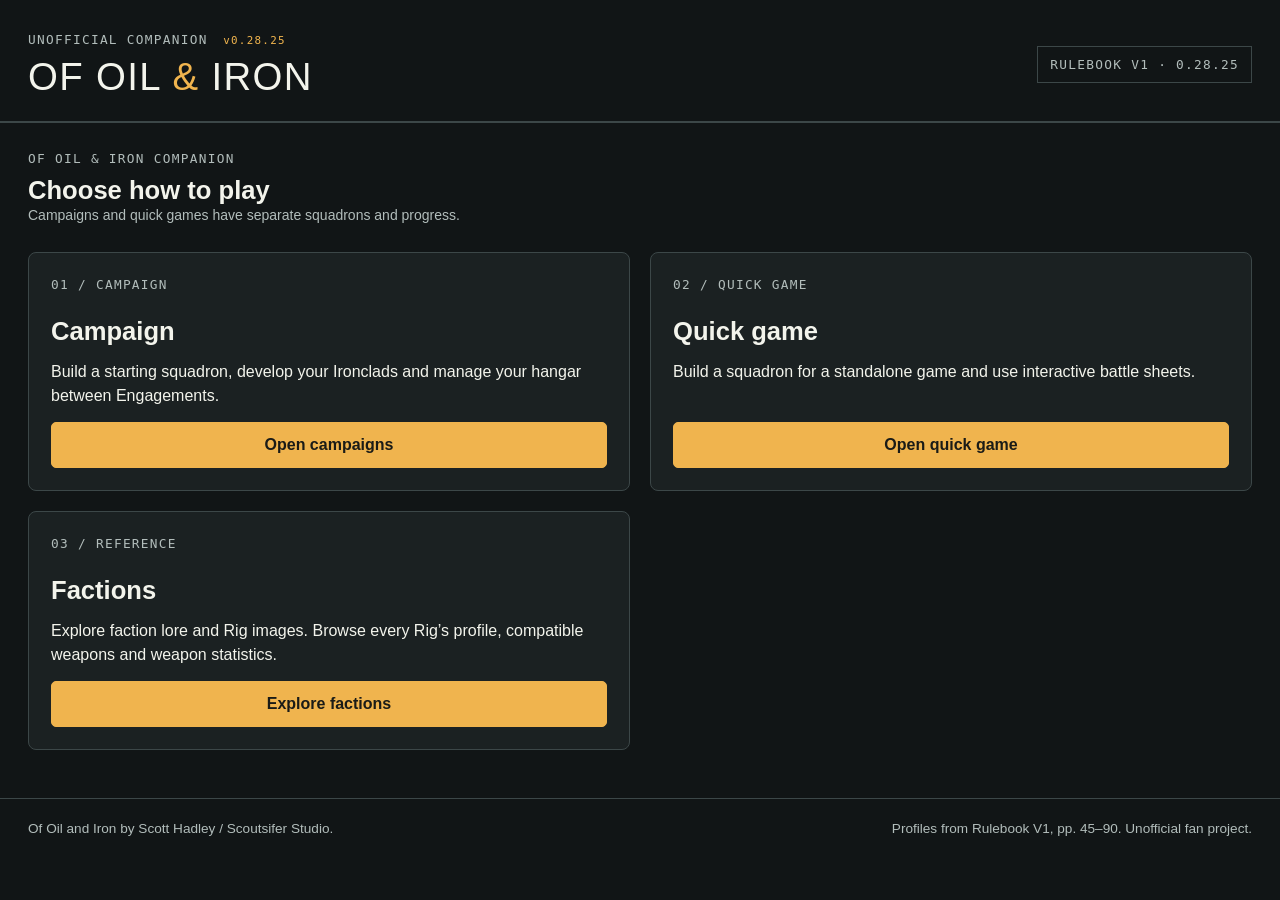
==== commit 39fe6309: "v0.28.25" ====
--- a/index.html
+++ b/index.html
@@ -12,18 +12,18 @@
   <meta name="apple-mobile-web-app-capable" content="yes">
   <meta name="apple-mobile-web-app-title" content="Oil &amp; Iron">
   <meta name="apple-mobile-web-app-status-bar-style" content="default">
-  <link rel="stylesheet" href="style.css?v=0.28.24">
-  <script src="lore.js?v=0.28.24" defer></script>
+  <link rel="stylesheet" href="style.css?v=0.28.25">
+  <script src="lore.js?v=0.28.25" defer></script>
   <script src="vendor/pdf-lib.min.js" defer></script>
-  <script src="rig-pdf.js?v=0.28.24" defer></script>
-  <script src="app.js?v=0.28.24" defer></script>
-  <link rel="stylesheet" href="intro.css?v=0.28.24">
-  <script src="intro.js?v=0.28.24" defer></script>
+  <script src="rig-pdf.js?v=0.28.25" defer></script>
+  <script src="app.js?v=0.28.25" defer></script>
+  <link rel="stylesheet" href="intro.css?v=0.28.25">
+  <script src="intro.js?v=0.28.25" defer></script>
 </head>
 <body>
   <header class="masthead">
-    <div><span class="eyebrow">UNOFFICIAL COMPANION <span class="app-version">v0.28.24</span></span><h1>OF OIL <span>&</span> IRON</h1></div>
-    <span class="version">RULEBOOK V1 · 0.28.24</span>
+    <div><span class="eyebrow">UNOFFICIAL COMPANION <span class="app-version">v0.28.25</span></span><h1>OF OIL <span>&</span> IRON</h1></div>
+    <span class="version">RULEBOOK V1 · 0.28.25</span>
   </header>
   <nav class="tabs" aria-label="Mode">
     <button id="build-tab" class="active" data-action="view" data-value="build">01 <span>Build squadron</span></button>
--- a/style.css
+++ b/style.css
@@ -209,3 +209,27 @@
 .reroll-flags{margin-top:12px;padding-top:12px;border-top:1px solid var(--line)}
 .reroll-flags>.row{margin:10px 0;gap:8px}.reroll-flag{min-width:48px;min-height:48px;color:var(--accent)}
 .reroll-flag.spent{background:#594725;border-color:var(--accent);color:#fff}.reroll-flag:focus-visible{outline:3px solid var(--accent)}
+
+/* Keep the same rows and button space when activation labels change. */
+.battle-card .card-heading{display:grid;grid-template-columns:minmax(0,1fr);gap:8px}
+.battle-card .card-heading .eyebrow{margin-bottom:0;overflow-wrap:anywhere}
+.battle-card .activation-controls{display:grid;grid-template-columns:repeat(2,minmax(0,1fr));gap:8px;align-items:stretch;width:100%;max-width:400px}
+.activation-controls button{min-width:0;min-height:46px;white-space:nowrap;padding:9px}
+.activation-controls .power-button{justify-content:center;gap:7px}
+.power-button svg{flex-shrink:0}
+.activation-marker{font-variant-numeric:tabular-nums}
+
+/* Reserve status space so the Rig tabs do not resize or push their neighbours. */
+.rig-navigation button[data-mobile="select"],.floating-rigs button{display:inline-flex;align-items:center;gap:.35em;white-space:nowrap;overflow:hidden}
+.rig-nav-name{min-width:0;overflow:hidden;text-overflow:ellipsis}
+.rig-nav-status{display:inline-grid;flex-shrink:0;text-align:left}
+.rig-nav-status::after{content:"✓ Activated";visibility:hidden;grid-area:1/1}
+.rig-nav-status>span{grid-area:1/1}
+.rig-nav-indicator{display:inline-block;flex-shrink:0;width:1.1em;text-align:center}
+
+/* Progress text must not change the PDF button's size or its toolbar row. */
+[data-export-rigs]{display:inline-grid;grid-template-columns:minmax(0,1fr);max-width:100%}
+[data-export-rigs]::after{content:"Download Rig sheets · PDF";visibility:hidden;grid-area:1/1}
+.pdf-button-label{grid-area:1/1}
+.pilot-battle-header>strong{overflow-wrap:anywhere}
+.pilot-battle-header .badge{display:inline-block;max-width:100%;white-space:normal;overflow-wrap:anywhere}
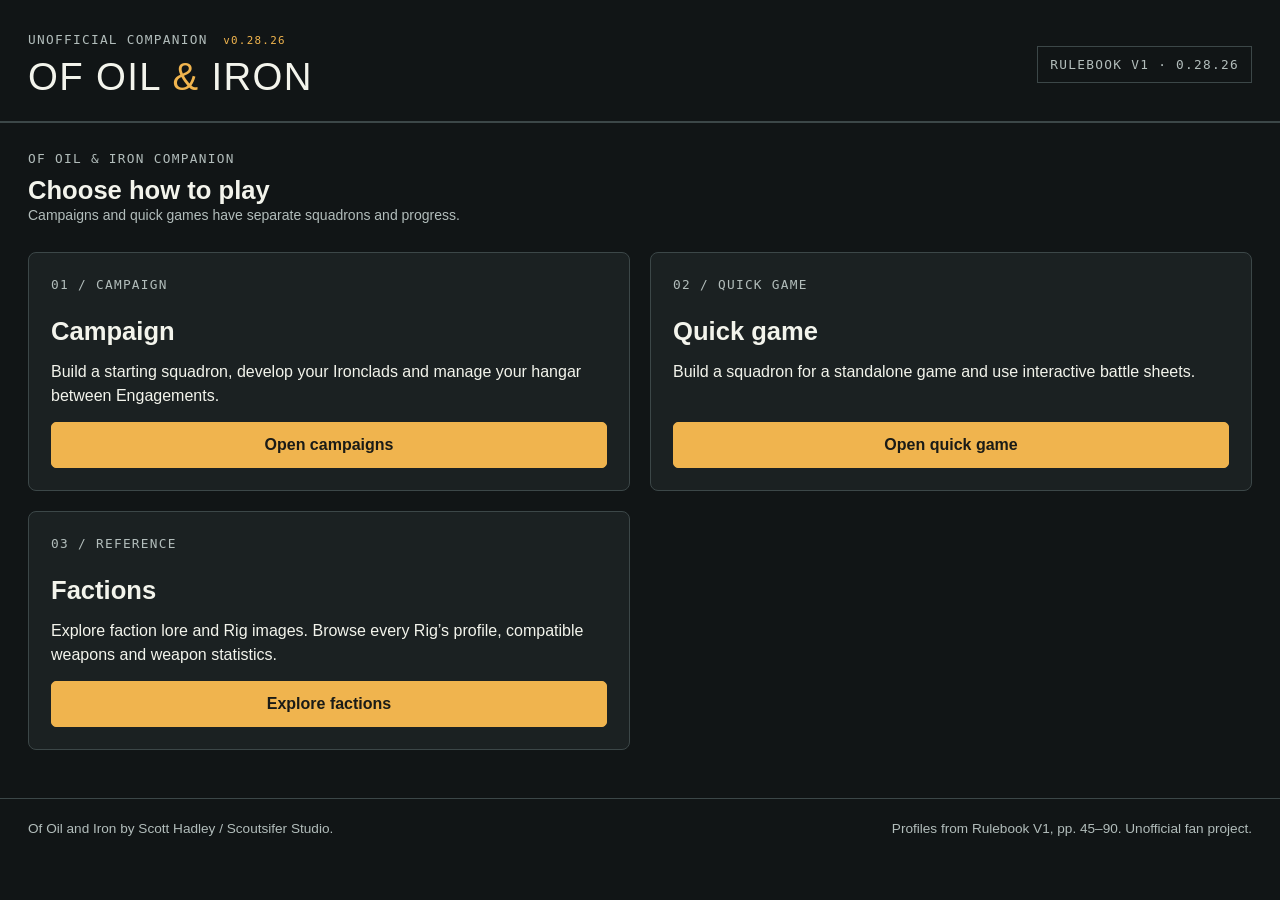
==== commit 9851ced4: "v0.28.26" ====
--- a/index.html
+++ b/index.html
@@ -12,18 +12,20 @@
   <meta name="apple-mobile-web-app-capable" content="yes">
   <meta name="apple-mobile-web-app-title" content="Oil &amp; Iron">
   <meta name="apple-mobile-web-app-status-bar-style" content="default">
-  <link rel="stylesheet" href="style.css?v=0.28.25">
-  <script src="lore.js?v=0.28.25" defer></script>
+  <link rel="stylesheet" href="style.css?v=0.28.26">
+  <script src="lore.js?v=0.28.26" defer></script>
   <script src="vendor/pdf-lib.min.js" defer></script>
-  <script src="rig-pdf.js?v=0.28.25" defer></script>
-  <script src="app.js?v=0.28.25" defer></script>
-  <link rel="stylesheet" href="intro.css?v=0.28.25">
-  <script src="intro.js?v=0.28.25" defer></script>
+  <script src="rig-pdf.js?v=0.28.26" defer></script>
+  <script src="app.js?v=0.28.26" defer></script>
+  <link rel="stylesheet" href="roster-generator.css?v=0.28.26">
+  <script src="roster-generator.js?v=0.28.26" defer></script>
+  <link rel="stylesheet" href="intro.css?v=0.28.26">
+  <script src="intro.js?v=0.28.26" defer></script>
 </head>
 <body>
   <header class="masthead">
-    <div><span class="eyebrow">UNOFFICIAL COMPANION <span class="app-version">v0.28.25</span></span><h1>OF OIL <span>&</span> IRON</h1></div>
-    <span class="version">RULEBOOK V1 · 0.28.25</span>
+    <div><span class="eyebrow">UNOFFICIAL COMPANION <span class="app-version">v0.28.26</span></span><h1>OF OIL <span>&</span> IRON</h1></div>
+    <span class="version">RULEBOOK V1 · 0.28.26</span>
   </header>
   <nav class="tabs" aria-label="Mode">
     <button id="build-tab" class="active" data-action="view" data-value="build">01 <span>Build squadron</span></button>
--- a/roster-generator.css
+++ b/roster-generator.css
@@ -0,0 +1 @@
+.roster-generator-entry{display:flex;align-items:center;justify-content:space-between;gap:16px;flex-wrap:wrap;margin-bottom:18px}.roster-generator-entry>div{flex:1 1 240px}.roster-generator-entry p{margin-top:8px}.roster-generator-entry>button{flex:0 0 auto}.roster-plan{margin-bottom:18px}.roster-plan>summary{font-weight:700;color:var(--accent);min-height:44px;cursor:pointer}.roster-plan h3{margin:14px 0 10px}.roster-plan p{margin:8px 0}.roster-task{border-top:1px solid var(--line);padding-top:14px;margin-top:14px;overflow-wrap:anywhere}.rig-generated-role{border:1px solid var(--line);border-radius:6px;margin:12px 0;padding:10px 12px}.rig-generated-role summary{color:var(--accent);cursor:pointer;min-height:26px;font-size:.875rem}.rig-generated-role p{margin-top:8px;font-size:.875rem;overflow-wrap:anywhere}.roster-dialog-open{overflow:hidden}.roster-generator-dialog{box-sizing:border-box;width:calc(100% - 32px);max-width:1080px;max-height:calc(100vh - 32px);max-height:calc(100dvh - 32px);margin:auto;padding:24px;background:var(--bg);color:var(--text);border:1px solid var(--line);border-radius:10px;overflow:auto;overscroll-behavior:contain;scrollbar-gutter:stable}.roster-generator-dialog::backdrop{background:#000c}.generator-header{display:flex;align-items:start;justify-content:space-between;gap:16px}.generator-header h2{margin-bottom:16px}.generator-header button{flex-shrink:0}.generator-fields{display:grid;grid-template-columns:repeat(2,minmax(0,1fr));column-gap:18px}.generator-fields label{min-width:0}.generator-fields select{width:100%;min-width:0}.generator-controls{display:flex;align-items:center;gap:16px;flex-wrap:wrap;margin:14px 0}.generator-controls>button{min-width:182px}.generator-controls p{flex:1 1 250px;font-size:.875rem;color:var(--muted)}.generator-mission{padding:16px;background:var(--panel);border:1px solid var(--line);border-left:3px solid var(--accent);border-radius:6px;margin:18px 0}.generator-mission h3{font-size:1rem}.generator-mission p{font-size:.875rem;color:var(--muted);margin-top:8px}.generator-rigs{display:grid;grid-template-columns:repeat(2,minmax(0,1fr));gap:16px}.generator-rig{min-width:0;padding:16px;overflow-wrap:anywhere}.generator-rig .section-top{align-items:start;flex-wrap:wrap;gap:8px}.generator-rig p{margin:10px 0;font-size:.875rem}.generator-role{display:block;color:var(--accent);margin-top:10px}.generator-weapon{border-top:1px solid var(--line);padding-top:12px;margin-top:12px}.generator-weapon>strong{display:block}.generator-weapon .weapon-info{margin:7px 0 0;padding:0;border:0;min-height:0;background:transparent}.generator-weapon b{font-weight:600;font-family:Consolas,monospace;font-size:.85rem}.generator-rig details{margin-top:12px}.generator-footer{position:sticky;bottom:-24px;background:var(--bg);border-top:1px solid var(--line);padding:14px 0 max(14px,env(safe-area-inset-bottom));display:flex;justify-content:space-between;gap:12px;flex-wrap:wrap;z-index:1}.generator-footer button{min-width:140px}.generator-fields [hidden]{display:none!important}@media(max-width:650px){.roster-generator-dialog{width:100%;max-width:none;max-height:100vh;max-height:100dvh;height:100vh;height:100dvh;padding:max(16px,env(safe-area-inset-top)) 14px max(16px,env(safe-area-inset-bottom));border-radius:0;border:0}.generator-fields,.generator-rigs{grid-template-columns:minmax(0,1fr)}.generator-fields .field{margin:10px 0}.generator-header h2{font-size:1.35rem}.generator-header{gap:10px}.generator-footer{bottom:calc(-1 * max(16px,env(safe-area-inset-bottom)));margin-left:-14px;margin-right:-14px;padding-left:14px;padding-right:14px}.generator-footer button{min-width:0;flex:1}.generator-controls>button{width:100%}.generator-controls{gap:10px}.roster-generator-entry>button{width:100%}.generator-rig .badge{white-space:normal}.roster-generator-dialog p{overflow-wrap:anywhere}}
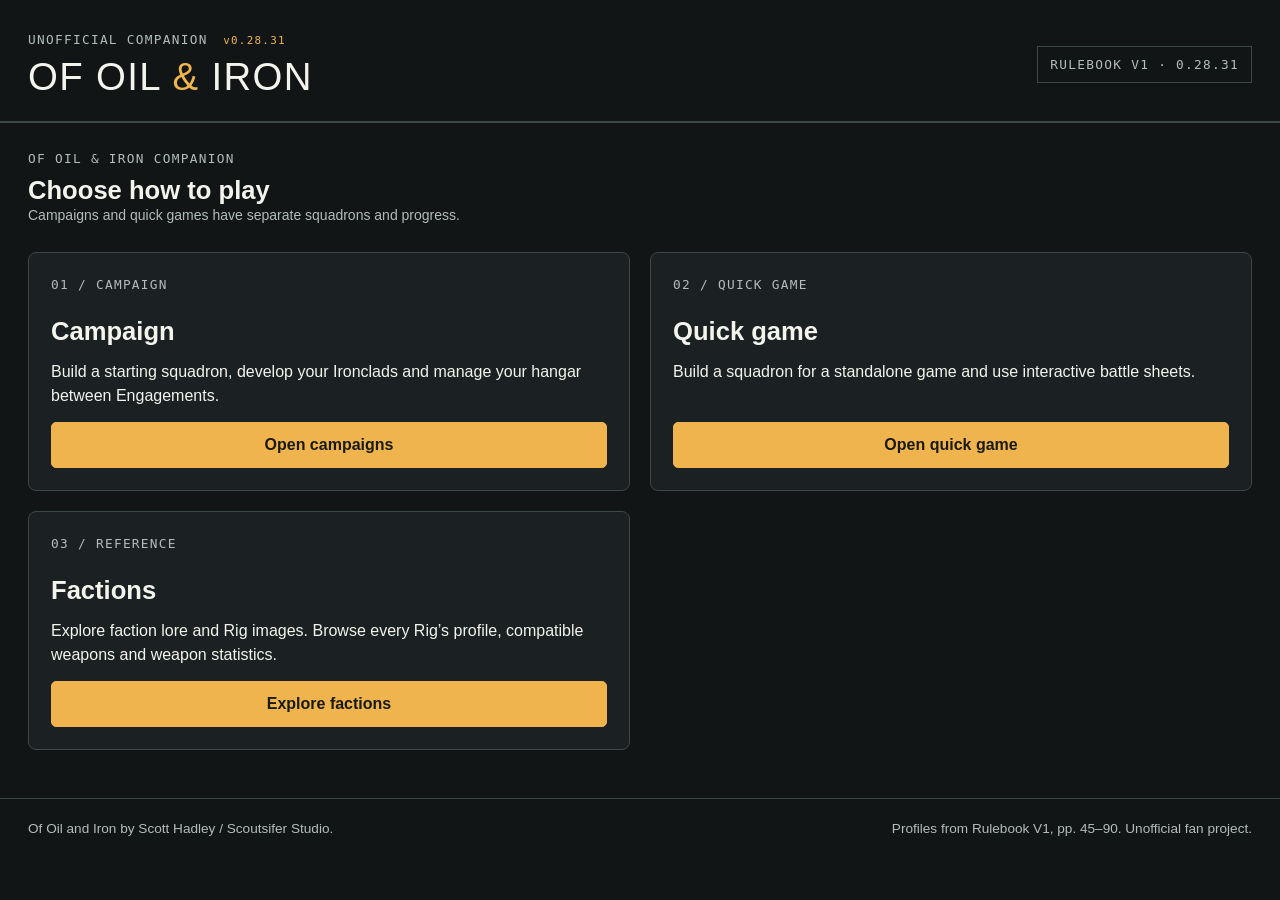
==== commit cd83c403: "v0.28.31" ====
--- a/index.html
+++ b/index.html
@@ -12,20 +12,21 @@
   <meta name="apple-mobile-web-app-capable" content="yes">
   <meta name="apple-mobile-web-app-title" content="Oil &amp; Iron">
   <meta name="apple-mobile-web-app-status-bar-style" content="default">
-  <link rel="stylesheet" href="style.css?v=0.28.26">
-  <script src="lore.js?v=0.28.26" defer></script>
+  <link rel="stylesheet" href="style.css?v=0.28.31">
+  <script src="lore.js?v=0.28.31" defer></script>
   <script src="vendor/pdf-lib.min.js" defer></script>
-  <script src="rig-pdf.js?v=0.28.26" defer></script>
-  <script src="app.js?v=0.28.26" defer></script>
-  <link rel="stylesheet" href="roster-generator.css?v=0.28.26">
-  <script src="roster-generator.js?v=0.28.26" defer></script>
-  <link rel="stylesheet" href="intro.css?v=0.28.26">
-  <script src="intro.js?v=0.28.26" defer></script>
+  <script src="rig-pdf.js?v=0.28.31" defer></script>
+  <script src="app.js?v=0.28.31" defer></script>
+  <link rel="stylesheet" href="roster-generator.css?v=0.28.31">
+  <script src="roster-engine.js?v=0.28.31" defer></script>
+  <script src="roster-generator.js?v=0.28.31" defer></script>
+  <link rel="stylesheet" href="intro.css?v=0.28.31">
+  <script src="intro.js?v=0.28.31" defer></script>
 </head>
 <body>
   <header class="masthead">
-    <div><span class="eyebrow">UNOFFICIAL COMPANION <span class="app-version">v0.28.26</span></span><h1>OF OIL <span>&</span> IRON</h1></div>
-    <span class="version">RULEBOOK V1 · 0.28.26</span>
+    <div><span class="eyebrow">UNOFFICIAL COMPANION <span class="app-version">v0.28.31</span></span><h1>OF OIL <span>&</span> IRON</h1></div>
+    <span class="version">RULEBOOK V1 · 0.28.31</span>
   </header>
   <nav class="tabs" aria-label="Mode">
     <button id="build-tab" class="active" data-action="view" data-value="build">01 <span>Build squadron</span></button>
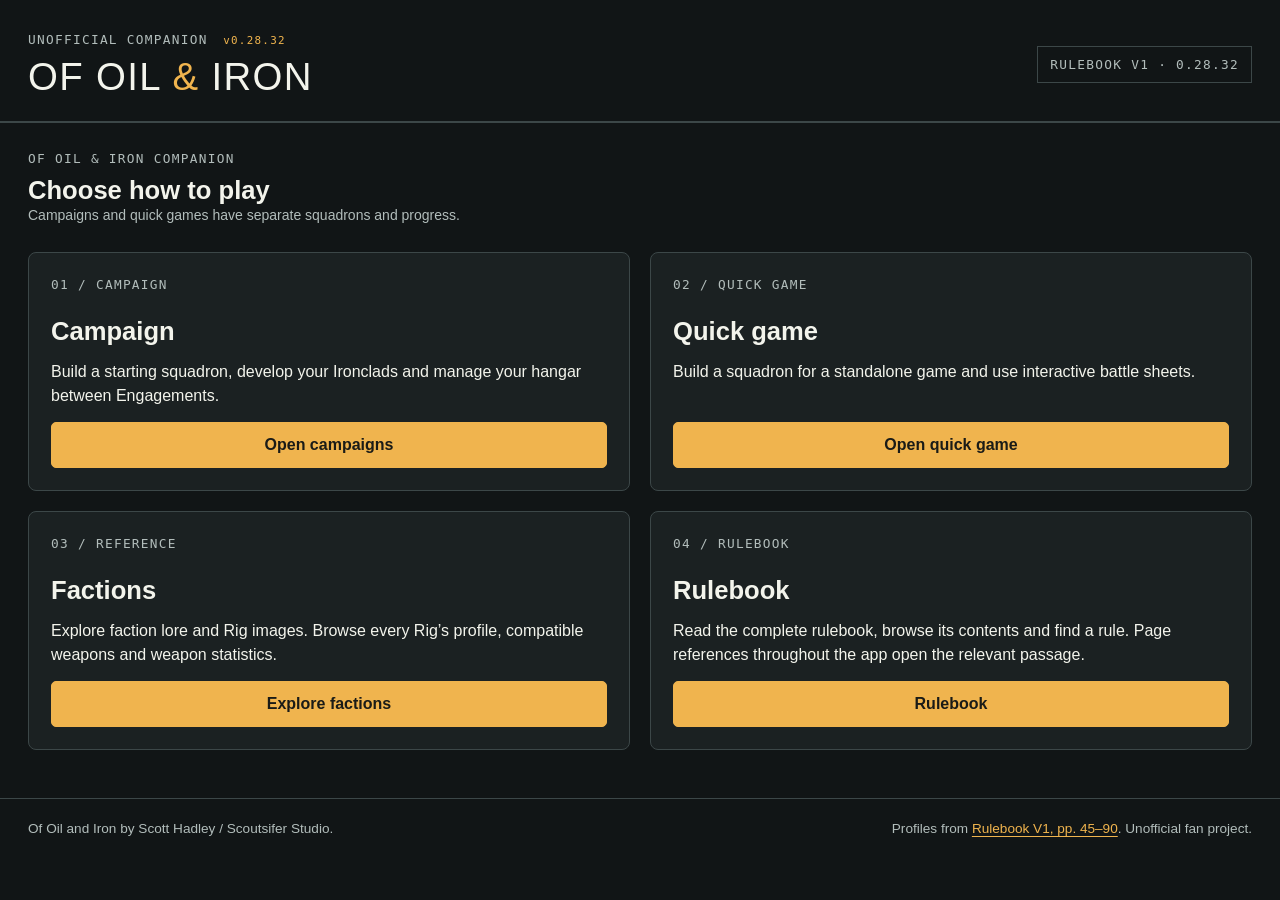
==== commit 8aff4f0a: "v0.28.32" ====
--- a/index.html
+++ b/index.html
@@ -12,21 +12,24 @@
   <meta name="apple-mobile-web-app-capable" content="yes">
   <meta name="apple-mobile-web-app-title" content="Oil &amp; Iron">
   <meta name="apple-mobile-web-app-status-bar-style" content="default">
-  <link rel="stylesheet" href="style.css?v=0.28.31">
-  <script src="lore.js?v=0.28.31" defer></script>
+  <link rel="stylesheet" href="style.css?v=0.28.32">
+  <script src="lore.js?v=0.28.32" defer></script>
   <script src="vendor/pdf-lib.min.js" defer></script>
-  <script src="rig-pdf.js?v=0.28.31" defer></script>
-  <script src="app.js?v=0.28.31" defer></script>
-  <link rel="stylesheet" href="roster-generator.css?v=0.28.31">
-  <script src="roster-engine.js?v=0.28.31" defer></script>
-  <script src="roster-generator.js?v=0.28.31" defer></script>
-  <link rel="stylesheet" href="intro.css?v=0.28.31">
-  <script src="intro.js?v=0.28.31" defer></script>
+  <script src="rig-pdf.js?v=0.28.32" defer></script>
+  <script src="app.js?v=0.28.32" defer></script>
+  <link rel="stylesheet" href="roster-generator.css?v=0.28.32">
+  <script src="roster-engine.js?v=0.28.32" defer></script>
+  <script src="roster-generator.js?v=0.28.32" defer></script>
+  <link rel="stylesheet" href="intro.css?v=0.28.32">
+  <script src="intro.js?v=0.28.32" defer></script>
+  <link rel="stylesheet" href="rulebook.css?v=0.28.32">
+  <script src="rulebook/rulebook-data.js?v=0.28.32" defer></script>
+  <script src="rulebook.js?v=0.28.32" defer></script>
 </head>
 <body>
   <header class="masthead">
-    <div><span class="eyebrow">UNOFFICIAL COMPANION <span class="app-version">v0.28.31</span></span><h1>OF OIL <span>&</span> IRON</h1></div>
-    <span class="version">RULEBOOK V1 · 0.28.31</span>
+    <div><span class="eyebrow">UNOFFICIAL COMPANION <span class="app-version">v0.28.32</span></span><h1>OF OIL <span>&</span> IRON</h1></div>
+    <span class="version">RULEBOOK V1 · 0.28.32</span>
   </header>
   <nav class="tabs" aria-label="Mode">
     <button id="build-tab" class="active" data-action="view" data-value="build">01 <span>Build squadron</span></button>
--- a/rulebook.css
+++ b/rulebook.css
@@ -0,0 +1,4 @@
+.rulebook-link{color:var(--accent,#efb64c);text-decoration:underline;text-decoration-thickness:1px;text-underline-offset:3px;cursor:pointer;border-radius:2px}.rulebook-link:hover{color:var(--text,#f3f4ed)}.rulebook-link:focus-visible{outline:2px solid var(--accent,#efb64c);outline-offset:3px}.rulebook-open{overflow:hidden!important}.rulebook-dialog{box-sizing:border-box;width:min(1160px,calc(100vw - 32px));height:min(980px,calc(100vh - 32px));height:min(980px,calc(100dvh - 32px));max-width:calc(100vw - 32px);max-height:calc(100dvh - 32px);padding:0;margin:auto;border:1px solid var(--line,#394545);border-radius:10px;background:var(--bg,#101615);color:var(--text,#f4f4ec);overflow:hidden;box-shadow:0 22px 80px #000a}.rulebook-dialog[open]{display:grid;grid-template-rows:auto auto minmax(0,1fr) auto}.rulebook-dialog::backdrop{background:#000b}.rulebook-dialog *{box-sizing:border-box}.rb-header{display:flex;align-items:center;justify-content:space-between;gap:12px;padding:12px 16px;background:var(--panel,#1b2423);border-bottom:1px solid var(--line,#394545);z-index:5}.rb-header>div{min-width:0}.rb-header h2{font-size:1.1rem;margin:0 0 3px}.rb-header p{margin:0;color:var(--muted,#aeb9b5);font-size:.8rem;overflow-wrap:anywhere}.rb-close{display:grid;place-items:center;min-width:44px;width:44px;height:44px;flex:0 0 44px;padding:0;font-size:1.9rem;line-height:1;color:var(--text);border:1px solid var(--line);background:var(--bg);border-radius:6px;cursor:pointer}.rb-toolbar{display:flex;align-items:center;flex-wrap:wrap;gap:8px;padding:10px 14px;border-bottom:1px solid var(--line)}.rb-toolbar button,.rb-toolbar a,.rb-toolbar select{min-height:42px;font-size:.8rem}.rb-toolbar button{padding:7px 11px}.rb-pagination{display:flex;align-items:center;gap:6px;flex:1 1 210px;min-width:0}.rb-pagination label{flex:1;min-width:0}.rb-pagination select{width:100%;min-width:0;padding:7px 24px 7px 8px;background:var(--panel);color:var(--text);border:1px solid var(--line);border-radius:5px;text-overflow:ellipsis}.rb-pagination>button{min-width:36px;flex:0 0 36px;font-size:1.25rem}.rb-zoom{display:flex;align-items:center;gap:4px;flex:0 0 auto}.rb-zoom button{min-width:36px}.rb-zoom [data-rb-zoom]{min-width:60px;font-variant-numeric:tabular-nums}.rb-original{display:flex;align-items:center;padding:6px;color:var(--accent);text-underline-offset:3px}.rb-layout{display:grid;grid-template-columns:minmax(0,1fr);min-height:0;position:relative}.rb-layout[data-sidebar="true"]{grid-template-columns:290px minmax(0,1fr)}.rb-sidebar{min-height:0;overflow:auto;padding:14px;background:var(--panel);border-right:1px solid var(--line);overscroll-behavior:contain}.rb-sidebar[hidden]{display:none!important}.rb-search{display:block;margin-bottom:16px}.rb-search>span{display:block;font-size:.82rem;margin-bottom:6px}.rb-search input{width:100%;min-width:0;min-height:44px;padding:10px;background:var(--bg);color:var(--text);border:1px solid var(--line);border-radius:5px}.rb-sidebar h3{font-size:.95rem;margin:12px 0}.rb-chapter,.rb-result{width:100%;display:flex;gap:10px;align-items:center;justify-content:space-between;text-align:left;min-height:46px;padding:11px 9px;margin-bottom:6px;font-size:.82rem;line-height:1.45;white-space:normal;overflow-wrap:anywhere}.rb-chapter strong{flex:0 0 auto;color:var(--accent);font-size:.72rem}.rb-result{display:block}.rb-result strong,.rb-result span{display:block}.rb-result strong{color:var(--accent)}.rb-result span{color:var(--muted);font-size:.76rem;margin-top:6px}.rb-result-count{font-size:.8rem;color:var(--muted);margin:8px 0 14px}.rb-reading{display:flex;flex-direction:column;min-width:0;min-height:0}.rb-context{font-size:.75rem;line-height:1.4;color:var(--accent);padding:8px 14px;border-bottom:1px solid var(--line);margin:0;flex:0 0 auto}.rb-context[hidden]{display:none!important}.rb-viewport{position:relative;overflow:auto;min-height:0;min-width:0;flex:1;padding:14px;background:#090d0c;overscroll-behavior:contain;touch-action:pan-y pinch-zoom;scrollbar-gutter:stable}.rb-viewport.rb-zoomed{touch-action:pan-x pan-y pinch-zoom}.rb-paper{position:relative;background:#fff;margin:0 auto;line-height:0;flex:none;box-shadow:0 4px 22px #0008}.rb-page-image{display:block;width:100%;height:auto;max-width:none!important;margin:0!important;user-select:none;-webkit-user-drag:none}.rb-hotlinks{position:absolute;inset:0;pointer-events:none}.rb-page-reference{position:absolute;pointer-events:auto;border-bottom:2px solid #af7a24;background:#dca12722;min-height:10px}.rb-page-reference:hover,.rb-page-reference:focus-visible{background:#dca12755;outline:2px solid #af7a24}.rb-passage{position:absolute;pointer-events:none;border:2px solid #c48621;box-shadow:0 0 0 4px #eeb63b25;border-radius:2px;background:#eeb63b12}.rb-page-text,.rb-sr{position:absolute!important;width:1px!important;height:1px!important;padding:0!important;margin:-1px!important;overflow:hidden!important;clip:rect(0,0,0,0)!important;white-space:normal!important;border:0!important}.rb-footer{display:flex;align-items:center;justify-content:space-between;flex-wrap:wrap;gap:5px;padding:9px 14px;border-top:1px solid var(--line);font-size:.68rem;color:var(--muted);background:var(--bg);line-height:1.4}.rb-footer span{min-width:0;overflow-wrap:anywhere}.rulebook-dialog button:focus-visible,.rulebook-dialog select:focus-visible,.rulebook-dialog input:focus-visible{outline:2px solid var(--accent);outline-offset:2px}@media(max-width:760px){.rulebook-dialog{width:calc(100vw - 20px);height:calc(100vh - 24px);height:calc(100dvh - 24px);max-width:calc(100vw - 20px);max-height:calc(100dvh - 24px);border-radius:8px}.rb-header{padding:9px 10px}.rb-toolbar{padding:8px;gap:6px}.rb-pagination{order:4;flex-basis:100%}.rb-toolbar>[data-rb-action="contents"]{flex:1 1 auto}.rb-toolbar>.rb-original{font-size:.72rem}.rb-toolbar>[data-rb-action="back"]{padding:7px}.rb-toolbar button{font-size:.76rem;padding:6px 8px}.rb-layout[data-sidebar="true"]{grid-template-columns:minmax(0,1fr)}.rb-sidebar{position:absolute;inset:0 auto 0 0;width:min(330px,92%);z-index:4;box-shadow:12px 0 24px #0008}.rb-viewport{padding:10px}.rb-footer{padding:7px 10px}.rb-footer>span:last-child{display:none}.rb-header h2{font-size:1rem}.rb-header p{font-size:.74rem}.rb-context{padding:6px 10px}}@media(prefers-reduced-motion:reduce){.rulebook-dialog *{scroll-behavior:auto!important}}
+
+/* Keep the close control clear of notches and standalone-app status bars. */
+.rulebook-dialog{inset:calc(env(safe-area-inset-top,0px) + 16px) calc(env(safe-area-inset-right,0px) + 16px) calc(env(safe-area-inset-bottom,0px) + 16px) calc(env(safe-area-inset-left,0px) + 16px);width:min(1160px,calc(100vw - 32px - env(safe-area-inset-left,0px) - env(safe-area-inset-right,0px)));height:min(980px,calc(100dvh - 32px - env(safe-area-inset-top,0px) - env(safe-area-inset-bottom,0px)));max-width:calc(100vw - 32px - env(safe-area-inset-left,0px) - env(safe-area-inset-right,0px));max-height:calc(100dvh - 32px - env(safe-area-inset-top,0px) - env(safe-area-inset-bottom,0px))}@media(max-width:760px){.rulebook-dialog{inset:calc(env(safe-area-inset-top,0px) + 12px) calc(env(safe-area-inset-right,0px) + 10px) calc(env(safe-area-inset-bottom,0px) + 12px) calc(env(safe-area-inset-left,0px) + 10px);width:calc(100vw - 20px - env(safe-area-inset-left,0px) - env(safe-area-inset-right,0px));height:calc(100dvh - 24px - env(safe-area-inset-top,0px) - env(safe-area-inset-bottom,0px));max-width:calc(100vw - 20px - env(safe-area-inset-left,0px) - env(safe-area-inset-right,0px));max-height:calc(100dvh - 24px - env(safe-area-inset-top,0px) - env(safe-area-inset-bottom,0px))}}
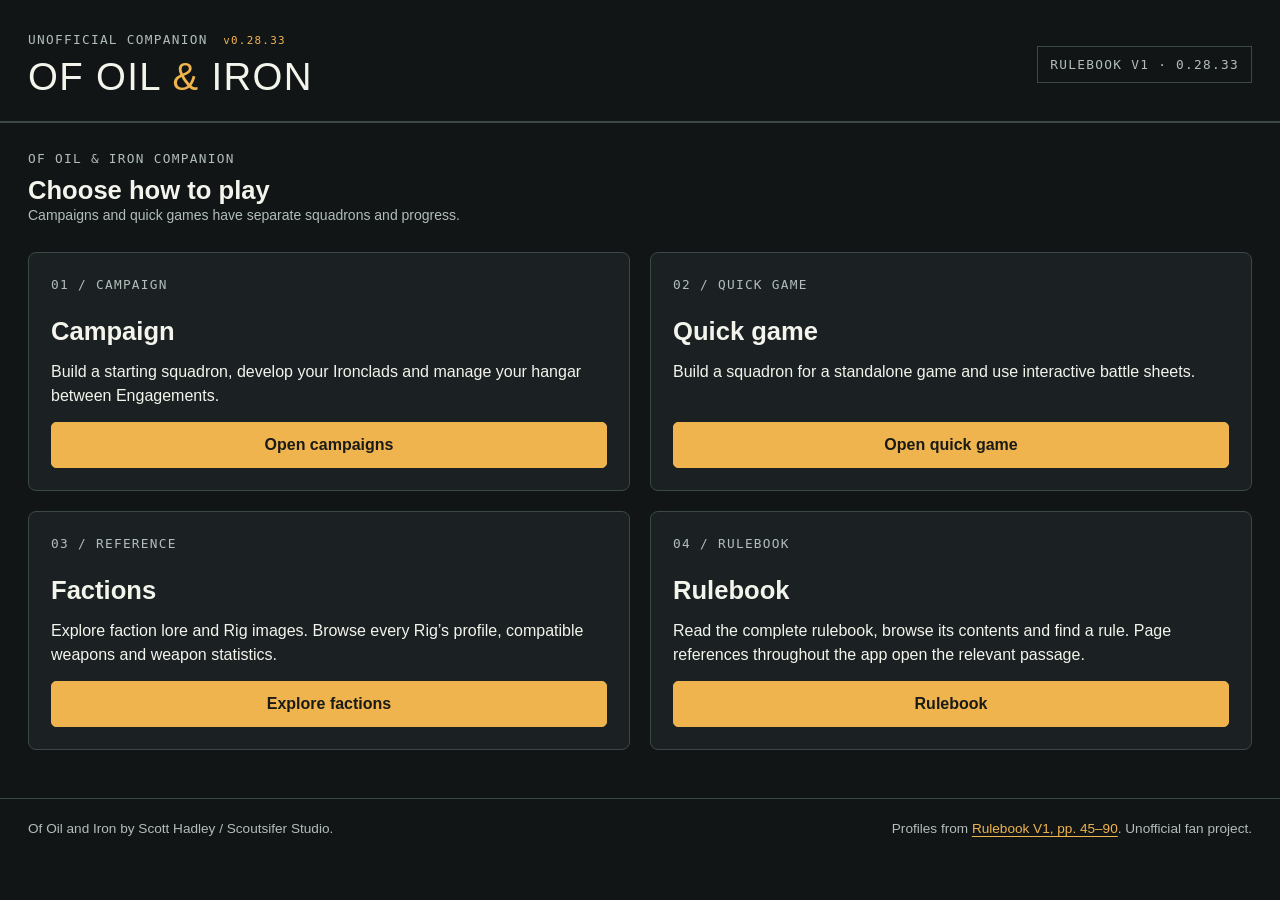
==== commit d0b7340d: "v0.28.33" ====
--- a/index.html
+++ b/index.html
@@ -12,24 +12,26 @@
   <meta name="apple-mobile-web-app-capable" content="yes">
   <meta name="apple-mobile-web-app-title" content="Oil &amp; Iron">
   <meta name="apple-mobile-web-app-status-bar-style" content="default">
-  <link rel="stylesheet" href="style.css?v=0.28.32">
-  <script src="lore.js?v=0.28.32" defer></script>
+  <link rel="stylesheet" href="style.css?v=0.28.33">
+  <script src="lore.js?v=0.28.33" defer></script>
   <script src="vendor/pdf-lib.min.js" defer></script>
-  <script src="rig-pdf.js?v=0.28.32" defer></script>
-  <script src="app.js?v=0.28.32" defer></script>
-  <link rel="stylesheet" href="roster-generator.css?v=0.28.32">
-  <script src="roster-engine.js?v=0.28.32" defer></script>
-  <script src="roster-generator.js?v=0.28.32" defer></script>
-  <link rel="stylesheet" href="intro.css?v=0.28.32">
-  <script src="intro.js?v=0.28.32" defer></script>
-  <link rel="stylesheet" href="rulebook.css?v=0.28.32">
-  <script src="rulebook/rulebook-data.js?v=0.28.32" defer></script>
-  <script src="rulebook.js?v=0.28.32" defer></script>
+  <script src="rig-pdf.js?v=0.28.33" defer></script>
+  <script src="app.js?v=0.28.33" defer></script>
+  <link rel="stylesheet" href="roster-generator.css?v=0.28.33">
+  <script src="roster-engine.js?v=0.28.33" defer></script>
+  <script src="roster-generator.js?v=0.28.33" defer></script>
+  <link rel="stylesheet" href="intro.css?v=0.28.33">
+  <script src="intro.js?v=0.28.33" defer></script>
+  <link rel="stylesheet" href="rulebook.css?v=0.28.33">
+  <script src="rulebook/rulebook-data.js?v=0.28.33" defer></script>
+  <script src="rulebook/pdf-data/manifest.js?v=0.28.33" defer></script>
+  <script src="rulebook-pdf.js?v=0.28.33" defer></script>
+  <script src="rulebook.js?v=0.28.33" defer></script>
 </head>
 <body>
   <header class="masthead">
-    <div><span class="eyebrow">UNOFFICIAL COMPANION <span class="app-version">v0.28.32</span></span><h1>OF OIL <span>&</span> IRON</h1></div>
-    <span class="version">RULEBOOK V1 · 0.28.32</span>
+    <div><span class="eyebrow">UNOFFICIAL COMPANION <span class="app-version">v0.28.33</span></span><h1>OF OIL <span>&</span> IRON</h1></div>
+    <span class="version">RULEBOOK V1 · 0.28.33</span>
   </header>
   <nav class="tabs" aria-label="Mode">
     <button id="build-tab" class="active" data-action="view" data-value="build">01 <span>Build squadron</span></button>
--- a/rulebook.css
+++ b/rulebook.css
@@ -2,3 +2,19 @@
 
 /* Keep the close control clear of notches and standalone-app status bars. */
 .rulebook-dialog{inset:calc(env(safe-area-inset-top,0px) + 16px) calc(env(safe-area-inset-right,0px) + 16px) calc(env(safe-area-inset-bottom,0px) + 16px) calc(env(safe-area-inset-left,0px) + 16px);width:min(1160px,calc(100vw - 32px - env(safe-area-inset-left,0px) - env(safe-area-inset-right,0px)));height:min(980px,calc(100dvh - 32px - env(safe-area-inset-top,0px) - env(safe-area-inset-bottom,0px)));max-width:calc(100vw - 32px - env(safe-area-inset-left,0px) - env(safe-area-inset-right,0px));max-height:calc(100dvh - 32px - env(safe-area-inset-top,0px) - env(safe-area-inset-bottom,0px))}@media(max-width:760px){.rulebook-dialog{inset:calc(env(safe-area-inset-top,0px) + 12px) calc(env(safe-area-inset-right,0px) + 10px) calc(env(safe-area-inset-bottom,0px) + 12px) calc(env(safe-area-inset-left,0px) + 10px);width:calc(100vw - 20px - env(safe-area-inset-left,0px) - env(safe-area-inset-right,0px));height:calc(100dvh - 24px - env(safe-area-inset-top,0px) - env(safe-area-inset-bottom,0px));max-width:calc(100vw - 20px - env(safe-area-inset-left,0px) - env(safe-area-inset-right,0px));max-height:calc(100dvh - 24px - env(safe-area-inset-top,0px) - env(safe-area-inset-bottom,0px))}}
+
+/* The close control is outside hidden reading chrome, so it remains available. */
+.rulebook-dialog{position:fixed}.rulebook-dialog .rb-header{padding-right:70px}.rulebook-dialog>.rb-close{position:absolute;right:12px;top:12px;z-index:20}
+.rulebook-dialog.rb-fullscreen{inset:0;width:100vw;height:100vh;height:100dvh;max-width:none;max-height:none;margin:0;border:0;border-radius:0;grid-template-rows:minmax(0,1fr);box-shadow:none}
+.rb-fullscreen>.rb-header,.rb-fullscreen>.rb-toolbar,.rb-fullscreen>.rb-footer,.rb-fullscreen .rb-context,.rb-fullscreen .rb-sidebar{display:none!important}
+.rb-fullscreen>.rb-layout{grid-row:1;display:block;height:100%;min-height:0}.rb-fullscreen .rb-reading{height:100%}.rb-fullscreen .rb-viewport{padding:0;scrollbar-gutter:auto}.rb-fullscreen .rb-paper{box-shadow:none}
+.rulebook-dialog.rb-fullscreen>.rb-close{position:fixed;top:calc(env(safe-area-inset-top,0px) + 10px);right:calc(env(safe-area-inset-right,0px) + 10px);z-index:30;background:#101615ed;border-color:#d4a246;box-shadow:0 2px 12px #0008}
+@media(max-width:760px){.rulebook-dialog>.rb-close{top:9px;right:10px}.rulebook-dialog .rb-header{padding-right:66px}}
+/* Pinch gestures resize only the book page; the dialog and app never scale. */
+.rulebook-dialog .rb-viewport,.rulebook-dialog .rb-viewport.rb-zoomed{touch-action:pan-x pan-y}
+
+.rb-original{min-width:112px;justify-content:center}.rb-original[aria-busy="true"]{cursor:progress;opacity:.8}
+
+/* A zoomed page must overflow its scroller, never expand the dialog grid. */
+.rulebook-dialog[open]{grid-template-columns:minmax(0,1fr)}
+.rulebook-dialog .rb-layout{min-width:0}
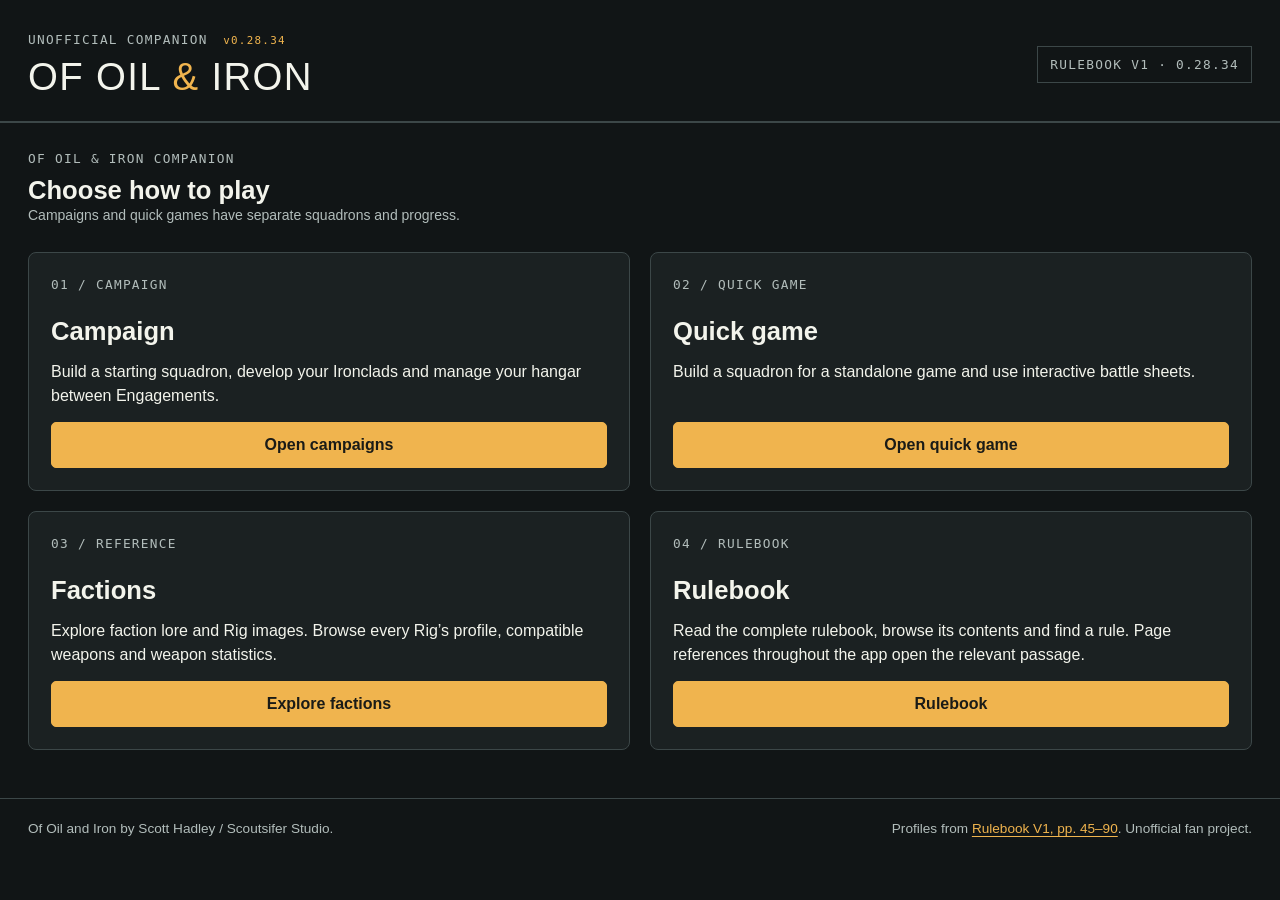
==== commit 51269b30: "v0.28.34" ====
--- a/index.html
+++ b/index.html
@@ -12,26 +12,24 @@
   <meta name="apple-mobile-web-app-capable" content="yes">
   <meta name="apple-mobile-web-app-title" content="Oil &amp; Iron">
   <meta name="apple-mobile-web-app-status-bar-style" content="default">
-  <link rel="stylesheet" href="style.css?v=0.28.33">
-  <script src="lore.js?v=0.28.33" defer></script>
+  <link rel="stylesheet" href="style.css?v=0.28.34">
+  <script src="lore.js?v=0.28.34" defer></script>
   <script src="vendor/pdf-lib.min.js" defer></script>
-  <script src="rig-pdf.js?v=0.28.33" defer></script>
-  <script src="app.js?v=0.28.33" defer></script>
-  <link rel="stylesheet" href="roster-generator.css?v=0.28.33">
-  <script src="roster-engine.js?v=0.28.33" defer></script>
-  <script src="roster-generator.js?v=0.28.33" defer></script>
-  <link rel="stylesheet" href="intro.css?v=0.28.33">
-  <script src="intro.js?v=0.28.33" defer></script>
-  <link rel="stylesheet" href="rulebook.css?v=0.28.33">
-  <script src="rulebook/rulebook-data.js?v=0.28.33" defer></script>
-  <script src="rulebook/pdf-data/manifest.js?v=0.28.33" defer></script>
-  <script src="rulebook-pdf.js?v=0.28.33" defer></script>
-  <script src="rulebook.js?v=0.28.33" defer></script>
+  <script src="rig-pdf.js?v=0.28.34" defer></script>
+  <script src="app.js?v=0.28.34" defer></script>
+  <link rel="stylesheet" href="roster-generator.css?v=0.28.34">
+  <script src="roster-engine.js?v=0.28.34" defer></script>
+  <script src="roster-generator.js?v=0.28.34" defer></script>
+  <link rel="stylesheet" href="intro.css?v=0.28.34">
+  <script src="intro.js?v=0.28.34" defer></script>
+  <link rel="stylesheet" href="rulebook.css?v=0.28.34">
+  <script src="rulebook/rulebook-data.js?v=0.28.34" defer></script>
+  <script src="rulebook.js?v=0.28.34" defer></script>
 </head>
 <body>
   <header class="masthead">
-    <div><span class="eyebrow">UNOFFICIAL COMPANION <span class="app-version">v0.28.33</span></span><h1>OF OIL <span>&</span> IRON</h1></div>
-    <span class="version">RULEBOOK V1 · 0.28.33</span>
+    <div><span class="eyebrow">UNOFFICIAL COMPANION <span class="app-version">v0.28.34</span></span><h1>OF OIL <span>&</span> IRON</h1></div>
+    <span class="version">RULEBOOK V1 · 0.28.34</span>
   </header>
   <nav class="tabs" aria-label="Mode">
     <button id="build-tab" class="active" data-action="view" data-value="build">01 <span>Build squadron</span></button>
--- a/rulebook.css
+++ b/rulebook.css
@@ -1,4 +1,4 @@
-.rulebook-link{color:var(--accent,#efb64c);text-decoration:underline;text-decoration-thickness:1px;text-underline-offset:3px;cursor:pointer;border-radius:2px}.rulebook-link:hover{color:var(--text,#f3f4ed)}.rulebook-link:focus-visible{outline:2px solid var(--accent,#efb64c);outline-offset:3px}.rulebook-open{overflow:hidden!important}.rulebook-dialog{box-sizing:border-box;width:min(1160px,calc(100vw - 32px));height:min(980px,calc(100vh - 32px));height:min(980px,calc(100dvh - 32px));max-width:calc(100vw - 32px);max-height:calc(100dvh - 32px);padding:0;margin:auto;border:1px solid var(--line,#394545);border-radius:10px;background:var(--bg,#101615);color:var(--text,#f4f4ec);overflow:hidden;box-shadow:0 22px 80px #000a}.rulebook-dialog[open]{display:grid;grid-template-rows:auto auto minmax(0,1fr) auto}.rulebook-dialog::backdrop{background:#000b}.rulebook-dialog *{box-sizing:border-box}.rb-header{display:flex;align-items:center;justify-content:space-between;gap:12px;padding:12px 16px;background:var(--panel,#1b2423);border-bottom:1px solid var(--line,#394545);z-index:5}.rb-header>div{min-width:0}.rb-header h2{font-size:1.1rem;margin:0 0 3px}.rb-header p{margin:0;color:var(--muted,#aeb9b5);font-size:.8rem;overflow-wrap:anywhere}.rb-close{display:grid;place-items:center;min-width:44px;width:44px;height:44px;flex:0 0 44px;padding:0;font-size:1.9rem;line-height:1;color:var(--text);border:1px solid var(--line);background:var(--bg);border-radius:6px;cursor:pointer}.rb-toolbar{display:flex;align-items:center;flex-wrap:wrap;gap:8px;padding:10px 14px;border-bottom:1px solid var(--line)}.rb-toolbar button,.rb-toolbar a,.rb-toolbar select{min-height:42px;font-size:.8rem}.rb-toolbar button{padding:7px 11px}.rb-pagination{display:flex;align-items:center;gap:6px;flex:1 1 210px;min-width:0}.rb-pagination label{flex:1;min-width:0}.rb-pagination select{width:100%;min-width:0;padding:7px 24px 7px 8px;background:var(--panel);color:var(--text);border:1px solid var(--line);border-radius:5px;text-overflow:ellipsis}.rb-pagination>button{min-width:36px;flex:0 0 36px;font-size:1.25rem}.rb-zoom{display:flex;align-items:center;gap:4px;flex:0 0 auto}.rb-zoom button{min-width:36px}.rb-zoom [data-rb-zoom]{min-width:60px;font-variant-numeric:tabular-nums}.rb-original{display:flex;align-items:center;padding:6px;color:var(--accent);text-underline-offset:3px}.rb-layout{display:grid;grid-template-columns:minmax(0,1fr);min-height:0;position:relative}.rb-layout[data-sidebar="true"]{grid-template-columns:290px minmax(0,1fr)}.rb-sidebar{min-height:0;overflow:auto;padding:14px;background:var(--panel);border-right:1px solid var(--line);overscroll-behavior:contain}.rb-sidebar[hidden]{display:none!important}.rb-search{display:block;margin-bottom:16px}.rb-search>span{display:block;font-size:.82rem;margin-bottom:6px}.rb-search input{width:100%;min-width:0;min-height:44px;padding:10px;background:var(--bg);color:var(--text);border:1px solid var(--line);border-radius:5px}.rb-sidebar h3{font-size:.95rem;margin:12px 0}.rb-chapter,.rb-result{width:100%;display:flex;gap:10px;align-items:center;justify-content:space-between;text-align:left;min-height:46px;padding:11px 9px;margin-bottom:6px;font-size:.82rem;line-height:1.45;white-space:normal;overflow-wrap:anywhere}.rb-chapter strong{flex:0 0 auto;color:var(--accent);font-size:.72rem}.rb-result{display:block}.rb-result strong,.rb-result span{display:block}.rb-result strong{color:var(--accent)}.rb-result span{color:var(--muted);font-size:.76rem;margin-top:6px}.rb-result-count{font-size:.8rem;color:var(--muted);margin:8px 0 14px}.rb-reading{display:flex;flex-direction:column;min-width:0;min-height:0}.rb-context{font-size:.75rem;line-height:1.4;color:var(--accent);padding:8px 14px;border-bottom:1px solid var(--line);margin:0;flex:0 0 auto}.rb-context[hidden]{display:none!important}.rb-viewport{position:relative;overflow:auto;min-height:0;min-width:0;flex:1;padding:14px;background:#090d0c;overscroll-behavior:contain;touch-action:pan-y pinch-zoom;scrollbar-gutter:stable}.rb-viewport.rb-zoomed{touch-action:pan-x pan-y pinch-zoom}.rb-paper{position:relative;background:#fff;margin:0 auto;line-height:0;flex:none;box-shadow:0 4px 22px #0008}.rb-page-image{display:block;width:100%;height:auto;max-width:none!important;margin:0!important;user-select:none;-webkit-user-drag:none}.rb-hotlinks{position:absolute;inset:0;pointer-events:none}.rb-page-reference{position:absolute;pointer-events:auto;border-bottom:2px solid #af7a24;background:#dca12722;min-height:10px}.rb-page-reference:hover,.rb-page-reference:focus-visible{background:#dca12755;outline:2px solid #af7a24}.rb-passage{position:absolute;pointer-events:none;border:2px solid #c48621;box-shadow:0 0 0 4px #eeb63b25;border-radius:2px;background:#eeb63b12}.rb-page-text,.rb-sr{position:absolute!important;width:1px!important;height:1px!important;padding:0!important;margin:-1px!important;overflow:hidden!important;clip:rect(0,0,0,0)!important;white-space:normal!important;border:0!important}.rb-footer{display:flex;align-items:center;justify-content:space-between;flex-wrap:wrap;gap:5px;padding:9px 14px;border-top:1px solid var(--line);font-size:.68rem;color:var(--muted);background:var(--bg);line-height:1.4}.rb-footer span{min-width:0;overflow-wrap:anywhere}.rulebook-dialog button:focus-visible,.rulebook-dialog select:focus-visible,.rulebook-dialog input:focus-visible{outline:2px solid var(--accent);outline-offset:2px}@media(max-width:760px){.rulebook-dialog{width:calc(100vw - 20px);height:calc(100vh - 24px);height:calc(100dvh - 24px);max-width:calc(100vw - 20px);max-height:calc(100dvh - 24px);border-radius:8px}.rb-header{padding:9px 10px}.rb-toolbar{padding:8px;gap:6px}.rb-pagination{order:4;flex-basis:100%}.rb-toolbar>[data-rb-action="contents"]{flex:1 1 auto}.rb-toolbar>.rb-original{font-size:.72rem}.rb-toolbar>[data-rb-action="back"]{padding:7px}.rb-toolbar button{font-size:.76rem;padding:6px 8px}.rb-layout[data-sidebar="true"]{grid-template-columns:minmax(0,1fr)}.rb-sidebar{position:absolute;inset:0 auto 0 0;width:min(330px,92%);z-index:4;box-shadow:12px 0 24px #0008}.rb-viewport{padding:10px}.rb-footer{padding:7px 10px}.rb-footer>span:last-child{display:none}.rb-header h2{font-size:1rem}.rb-header p{font-size:.74rem}.rb-context{padding:6px 10px}}@media(prefers-reduced-motion:reduce){.rulebook-dialog *{scroll-behavior:auto!important}}
+.rulebook-link{color:var(--accent,#efb64c);text-decoration:underline;text-decoration-thickness:1px;text-underline-offset:3px;cursor:pointer;border-radius:2px}.rulebook-link:hover{color:var(--text,#f3f4ed)}.rulebook-link:focus-visible{outline:2px solid var(--accent,#efb64c);outline-offset:3px}.rulebook-open{overflow:hidden!important}.rulebook-dialog{box-sizing:border-box;width:min(1160px,calc(100vw - 32px));height:min(980px,calc(100vh - 32px));height:min(980px,calc(100dvh - 32px));max-width:calc(100vw - 32px);max-height:calc(100dvh - 32px);padding:0;margin:auto;border:1px solid var(--line,#394545);border-radius:10px;background:var(--bg,#101615);color:var(--text,#f4f4ec);overflow:hidden;box-shadow:0 22px 80px #000a}.rulebook-dialog[open]{display:grid;grid-template-rows:auto auto minmax(0,1fr) auto}.rulebook-dialog::backdrop{background:#000b}.rulebook-dialog *{box-sizing:border-box}.rb-header{display:flex;align-items:center;justify-content:space-between;gap:12px;padding:12px 16px;background:var(--panel,#1b2423);border-bottom:1px solid var(--line,#394545);z-index:5}.rb-header>div{min-width:0}.rb-header h2{font-size:1.1rem;margin:0 0 3px}.rb-header p{margin:0;color:var(--muted,#aeb9b5);font-size:.8rem;overflow-wrap:anywhere}.rb-close{display:grid;place-items:center;min-width:44px;width:44px;height:44px;flex:0 0 44px;padding:0;font-size:1.9rem;line-height:1;color:var(--text);border:1px solid var(--line);background:var(--bg);border-radius:6px;cursor:pointer}.rb-toolbar{display:flex;align-items:center;flex-wrap:wrap;gap:8px;padding:10px 14px;border-bottom:1px solid var(--line)}.rb-toolbar button,.rb-toolbar a,.rb-toolbar select{min-height:42px;font-size:.8rem}.rb-toolbar button{padding:7px 11px}.rb-pagination{display:flex;align-items:center;gap:6px;flex:1 1 210px;min-width:0}.rb-pagination label{flex:1;min-width:0}.rb-pagination select{width:100%;min-width:0;padding:7px 24px 7px 8px;background:var(--panel);color:var(--text);border:1px solid var(--line);border-radius:5px;text-overflow:ellipsis}.rb-pagination>button{min-width:36px;flex:0 0 36px;font-size:1.25rem}.rb-zoom{display:flex;align-items:center;gap:4px;flex:0 0 auto}.rb-zoom button{min-width:36px}.rb-zoom [data-rb-zoom]{min-width:60px;font-variant-numeric:tabular-nums}.rb-original{display:flex;align-items:center;padding:6px;color:var(--accent);text-underline-offset:3px}.rb-layout{display:grid;grid-template-columns:minmax(0,1fr);min-height:0;position:relative}.rb-layout[data-sidebar="true"]{grid-template-columns:290px minmax(0,1fr)}.rb-sidebar{min-height:0;overflow:auto;padding:14px;background:var(--panel);border-right:1px solid var(--line);overscroll-behavior:contain}.rb-sidebar[hidden]{display:none!important}.rb-search{display:block;margin-bottom:16px}.rb-search>span{display:block;font-size:.82rem;margin-bottom:6px}.rb-search input{width:100%;min-width:0;min-height:44px;padding:10px;background:var(--bg);color:var(--text);border:1px solid var(--line);border-radius:5px}.rb-sidebar h3{font-size:.95rem;margin:12px 0}.rb-chapter,.rb-result{width:100%;display:flex;gap:10px;align-items:center;justify-content:space-between;text-align:left;min-height:46px;padding:11px 9px;margin-bottom:6px;font-size:.82rem;line-height:1.45;white-space:normal;overflow-wrap:anywhere}.rb-chapter strong{flex:0 0 auto;color:var(--accent);font-size:.72rem}.rb-result{display:block}.rb-result strong,.rb-result span{display:block}.rb-result strong{color:var(--accent)}.rb-result span{color:var(--muted);font-size:.76rem;margin-top:6px}.rb-result-count{font-size:.8rem;color:var(--muted);margin:8px 0 14px}.rb-reading{display:flex;flex-direction:column;min-width:0;min-height:0}.rb-context{font-size:.75rem;line-height:1.4;color:var(--accent);padding:8px 14px;border-bottom:1px solid var(--line);margin:0;flex:0 0 auto}.rb-context[hidden]{display:none!important}.rb-viewport{position:relative;overflow:auto;min-height:0;min-width:0;flex:1;padding:14px;background:#090d0c;overscroll-behavior:contain;touch-action:pan-y pinch-zoom;scrollbar-gutter:stable}.rb-viewport.rb-zoomed{touch-action:pan-x pan-y pinch-zoom}.rb-paper{position:relative;background:#fff;margin:0 auto;line-height:0;flex:none;box-shadow:0 4px 22px #0008}.rb-page-image{display:block;width:100%;height:auto;max-width:none!important;margin:0!important;user-select:none;-webkit-user-drag:none}.rb-hotlinks{position:absolute;inset:0;pointer-events:none}.rb-page-reference{position:absolute;pointer-events:auto;border-bottom:2px solid #af7a24;background:#dca12722;min-height:10px}.rb-page-reference:hover,.rb-page-reference:focus-visible{background:#dca12755;outline:2px solid #af7a24}.rb-page-text,.rb-sr{position:absolute!important;width:1px!important;height:1px!important;padding:0!important;margin:-1px!important;overflow:hidden!important;clip:rect(0,0,0,0)!important;white-space:normal!important;border:0!important}.rb-footer{display:flex;align-items:center;justify-content:space-between;flex-wrap:wrap;gap:5px;padding:9px 14px;border-top:1px solid var(--line);font-size:.68rem;color:var(--muted);background:var(--bg);line-height:1.4}.rb-footer span{min-width:0;overflow-wrap:anywhere}.rulebook-dialog button:focus-visible,.rulebook-dialog select:focus-visible,.rulebook-dialog input:focus-visible{outline:2px solid var(--accent);outline-offset:2px}@media(max-width:760px){.rulebook-dialog{width:calc(100vw - 20px);height:calc(100vh - 24px);height:calc(100dvh - 24px);max-width:calc(100vw - 20px);max-height:calc(100dvh - 24px);border-radius:8px}.rb-header{padding:9px 10px}.rb-toolbar{padding:8px;gap:6px}.rb-pagination{order:4;flex-basis:100%}.rb-toolbar>[data-rb-action="contents"]{flex:1 1 auto}.rb-toolbar>.rb-original{font-size:.72rem}.rb-toolbar>[data-rb-action="back"]{padding:7px}.rb-toolbar button{font-size:.76rem;padding:6px 8px}.rb-layout[data-sidebar="true"]{grid-template-columns:minmax(0,1fr)}.rb-sidebar{position:absolute;inset:0 auto 0 0;width:min(330px,92%);z-index:4;box-shadow:12px 0 24px #0008}.rb-viewport{padding:10px}.rb-footer{padding:7px 10px}.rb-footer>span:last-child{display:none}.rb-header h2{font-size:1rem}.rb-header p{font-size:.74rem}.rb-context{padding:6px 10px}}@media(prefers-reduced-motion:reduce){.rulebook-dialog *{scroll-behavior:auto!important}}
 
 /* Keep the close control clear of notches and standalone-app status bars. */
 .rulebook-dialog{inset:calc(env(safe-area-inset-top,0px) + 16px) calc(env(safe-area-inset-right,0px) + 16px) calc(env(safe-area-inset-bottom,0px) + 16px) calc(env(safe-area-inset-left,0px) + 16px);width:min(1160px,calc(100vw - 32px - env(safe-area-inset-left,0px) - env(safe-area-inset-right,0px)));height:min(980px,calc(100dvh - 32px - env(safe-area-inset-top,0px) - env(safe-area-inset-bottom,0px)));max-width:calc(100vw - 32px - env(safe-area-inset-left,0px) - env(safe-area-inset-right,0px));max-height:calc(100dvh - 32px - env(safe-area-inset-top,0px) - env(safe-area-inset-bottom,0px))}@media(max-width:760px){.rulebook-dialog{inset:calc(env(safe-area-inset-top,0px) + 12px) calc(env(safe-area-inset-right,0px) + 10px) calc(env(safe-area-inset-bottom,0px) + 12px) calc(env(safe-area-inset-left,0px) + 10px);width:calc(100vw - 20px - env(safe-area-inset-left,0px) - env(safe-area-inset-right,0px));height:calc(100dvh - 24px - env(safe-area-inset-top,0px) - env(safe-area-inset-bottom,0px));max-width:calc(100vw - 20px - env(safe-area-inset-left,0px) - env(safe-area-inset-right,0px));max-height:calc(100dvh - 24px - env(safe-area-inset-top,0px) - env(safe-area-inset-bottom,0px))}}
@@ -18,3 +18,7 @@
 /* A zoomed page must overflow its scroller, never expand the dialog grid. */
 .rulebook-dialog[open]{grid-template-columns:minmax(0,1fr)}
 .rulebook-dialog .rb-layout{min-width:0}
+
+/* Contents is a floating list; opening it never resizes the page underneath. */
+.rulebook-dialog .rb-layout[data-sidebar="true"]{grid-template-columns:minmax(0,1fr)}
+.rulebook-dialog .rb-sidebar{position:absolute;inset:0 auto 0 0;width:min(350px,92%);z-index:4;box-shadow:12px 0 24px #0008}
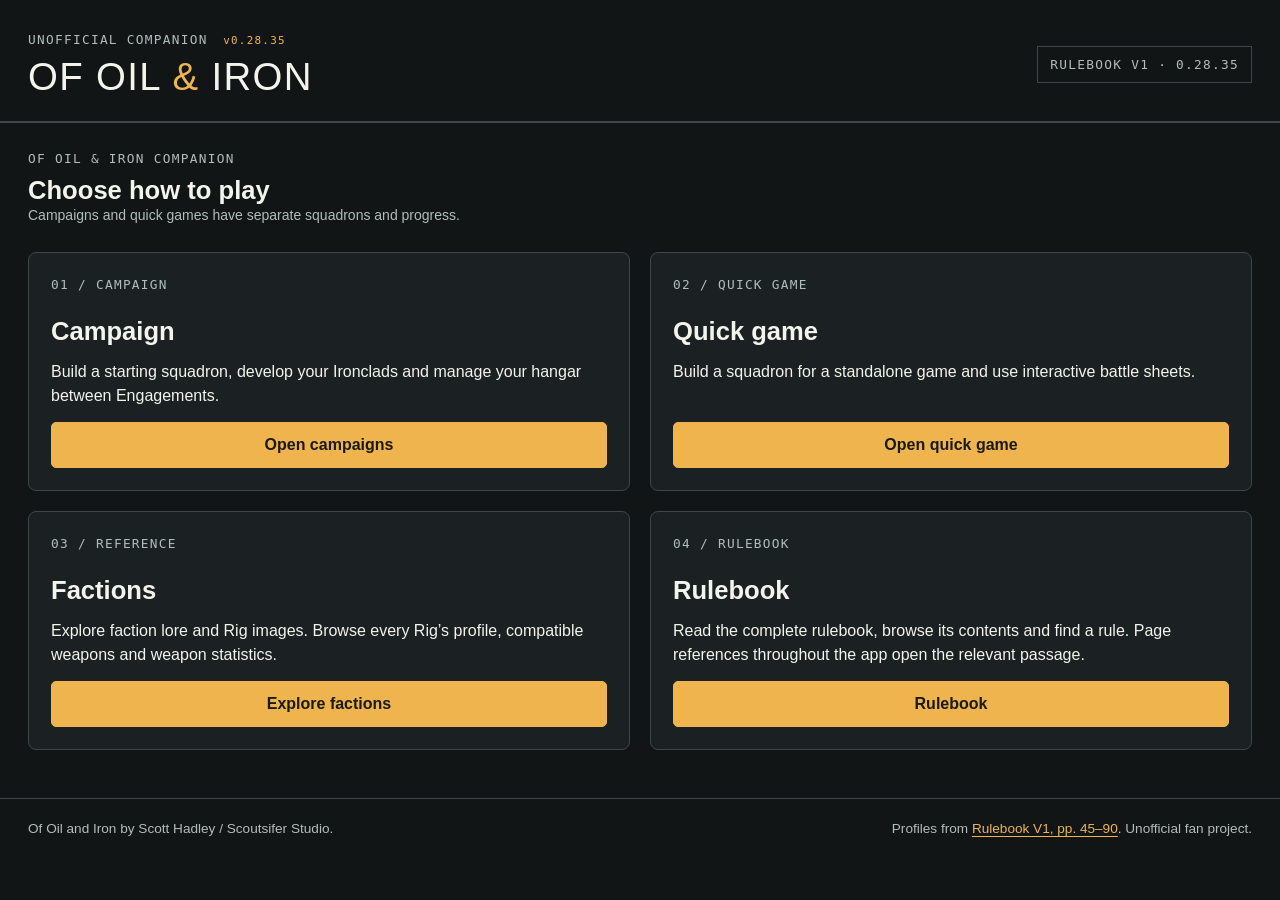
==== commit 51584ede: "v0.28.35" ====
--- a/index.html
+++ b/index.html
@@ -12,24 +12,24 @@
   <meta name="apple-mobile-web-app-capable" content="yes">
   <meta name="apple-mobile-web-app-title" content="Oil &amp; Iron">
   <meta name="apple-mobile-web-app-status-bar-style" content="default">
-  <link rel="stylesheet" href="style.css?v=0.28.34">
-  <script src="lore.js?v=0.28.34" defer></script>
+  <link rel="stylesheet" href="style.css?v=0.28.35">
+  <script src="lore.js?v=0.28.35" defer></script>
   <script src="vendor/pdf-lib.min.js" defer></script>
-  <script src="rig-pdf.js?v=0.28.34" defer></script>
-  <script src="app.js?v=0.28.34" defer></script>
-  <link rel="stylesheet" href="roster-generator.css?v=0.28.34">
-  <script src="roster-engine.js?v=0.28.34" defer></script>
-  <script src="roster-generator.js?v=0.28.34" defer></script>
-  <link rel="stylesheet" href="intro.css?v=0.28.34">
-  <script src="intro.js?v=0.28.34" defer></script>
-  <link rel="stylesheet" href="rulebook.css?v=0.28.34">
-  <script src="rulebook/rulebook-data.js?v=0.28.34" defer></script>
-  <script src="rulebook.js?v=0.28.34" defer></script>
+  <script src="rig-pdf.js?v=0.28.35" defer></script>
+  <script src="app.js?v=0.28.35" defer></script>
+  <link rel="stylesheet" href="roster-generator.css?v=0.28.35">
+  <script src="roster-engine.js?v=0.28.35" defer></script>
+  <script src="roster-generator.js?v=0.28.35" defer></script>
+  <link rel="stylesheet" href="intro.css?v=0.28.35">
+  <script src="intro.js?v=0.28.35" defer></script>
+  <link rel="stylesheet" href="rulebook.css?v=0.28.35">
+  <script src="rulebook/rulebook-data.js?v=0.28.35" defer></script>
+  <script src="rulebook.js?v=0.28.35" defer></script>
 </head>
 <body>
   <header class="masthead">
-    <div><span class="eyebrow">UNOFFICIAL COMPANION <span class="app-version">v0.28.34</span></span><h1>OF OIL <span>&</span> IRON</h1></div>
-    <span class="version">RULEBOOK V1 · 0.28.34</span>
+    <div><span class="eyebrow">UNOFFICIAL COMPANION <span class="app-version">v0.28.35</span></span><h1>OF OIL <span>&</span> IRON</h1></div>
+    <span class="version">RULEBOOK V1 · 0.28.35</span>
   </header>
   <nav class="tabs" aria-label="Mode">
     <button id="build-tab" class="active" data-action="view" data-value="build">01 <span>Build squadron</span></button>
--- a/style.css
+++ b/style.css
@@ -233,3 +233,6 @@
 .pdf-button-label{grid-area:1/1}
 .pilot-battle-header>strong{overflow-wrap:anywhere}
 .pilot-battle-header .badge{display:inline-block;max-width:100%;white-space:normal;overflow-wrap:anywhere}
+
+/* Keep the selected Engagement reference beside its random selector. */
+.engagement-actions{display:flex;align-items:center;gap:12px;min-width:0;max-width:100%}.engagement-actions>button{min-width:0;flex:0 1 auto;white-space:normal}.engagement-rulebook{display:inline-flex;align-items:center;flex:0 0 auto;min-height:44px;font-size:.875rem;white-space:nowrap}
